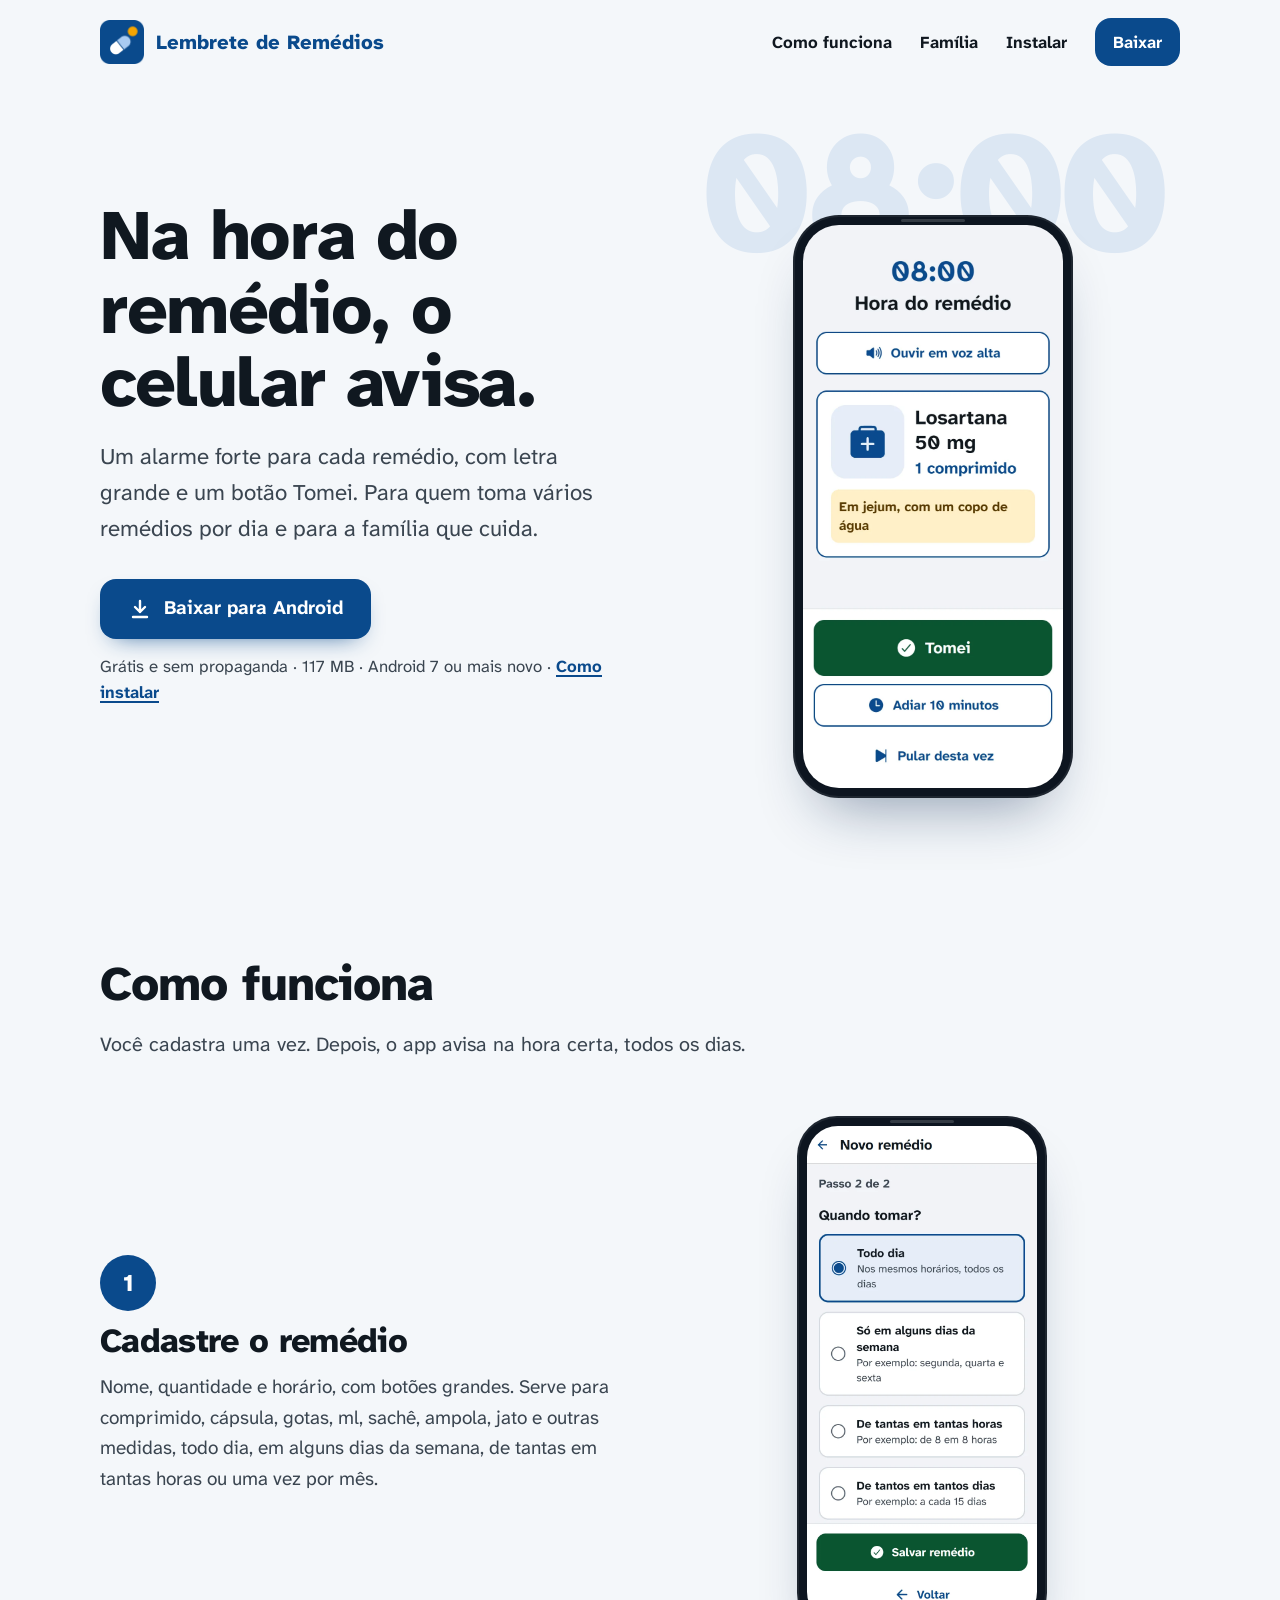
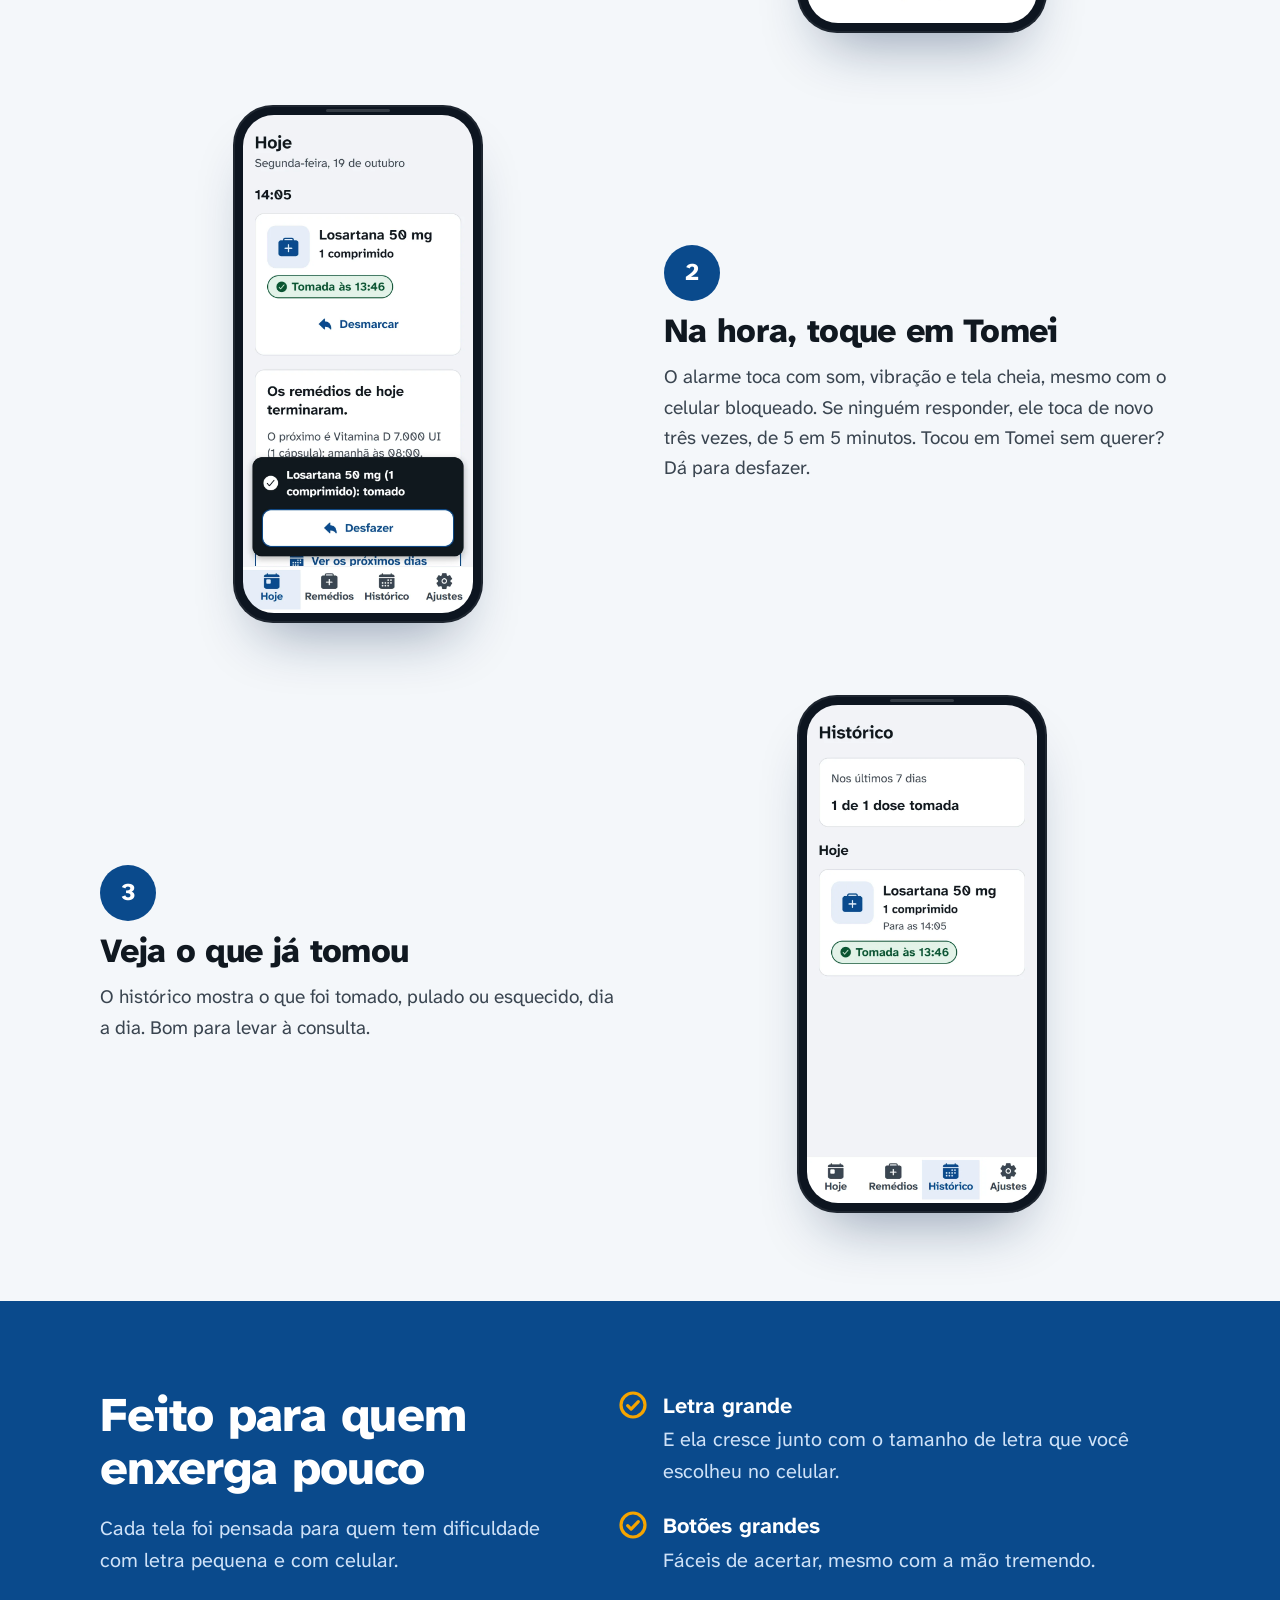
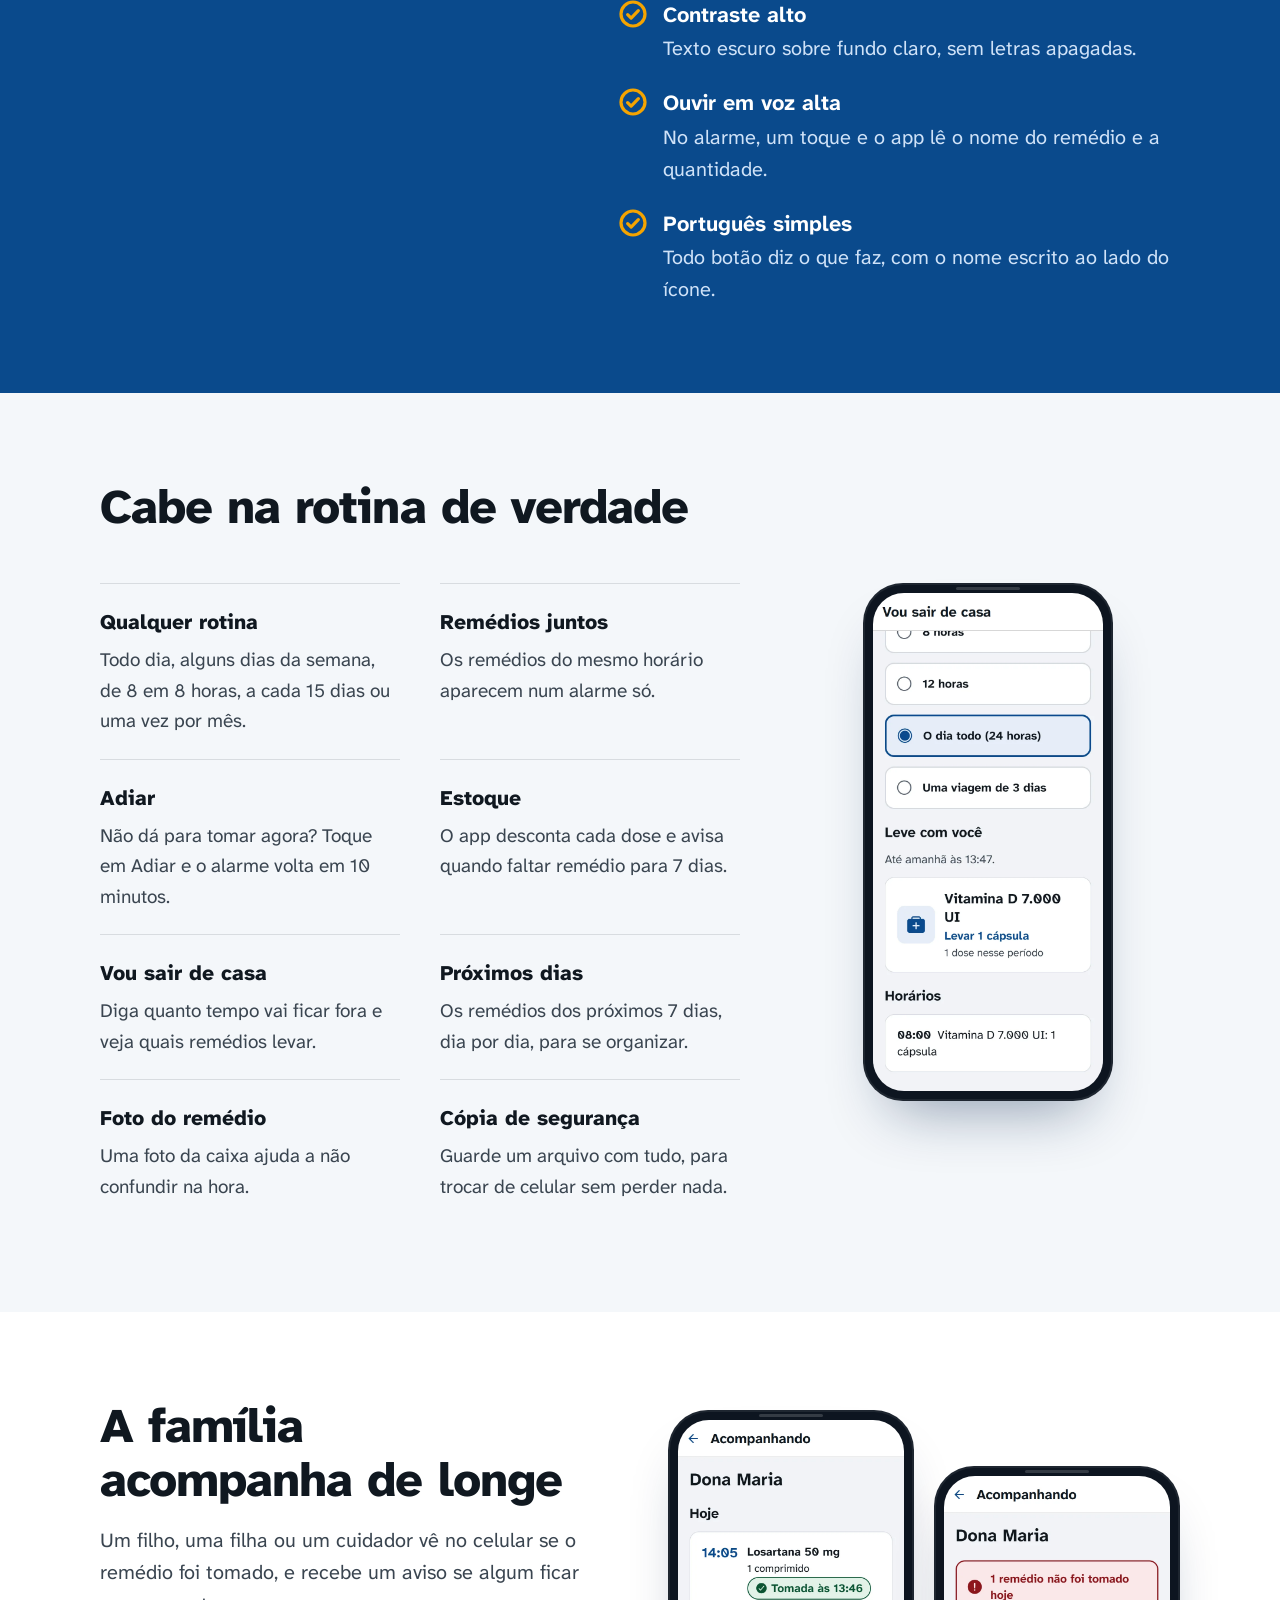
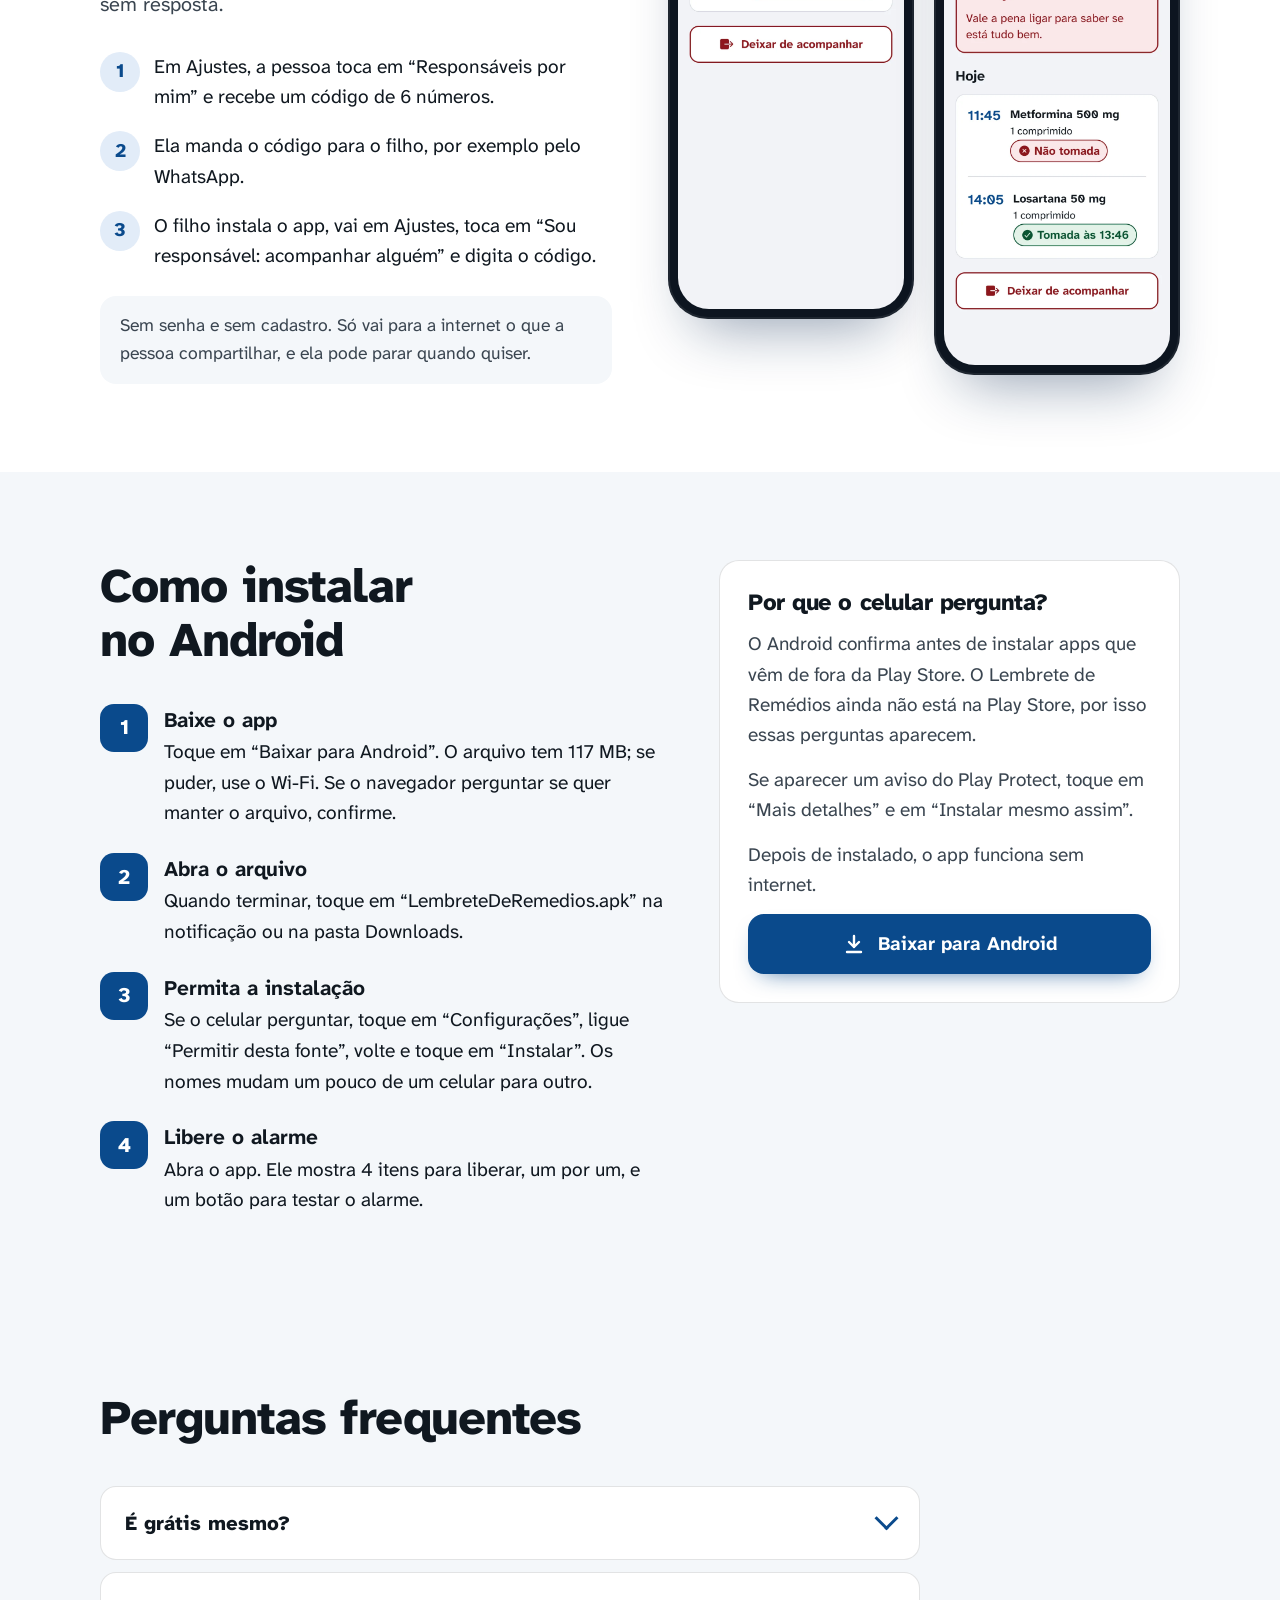
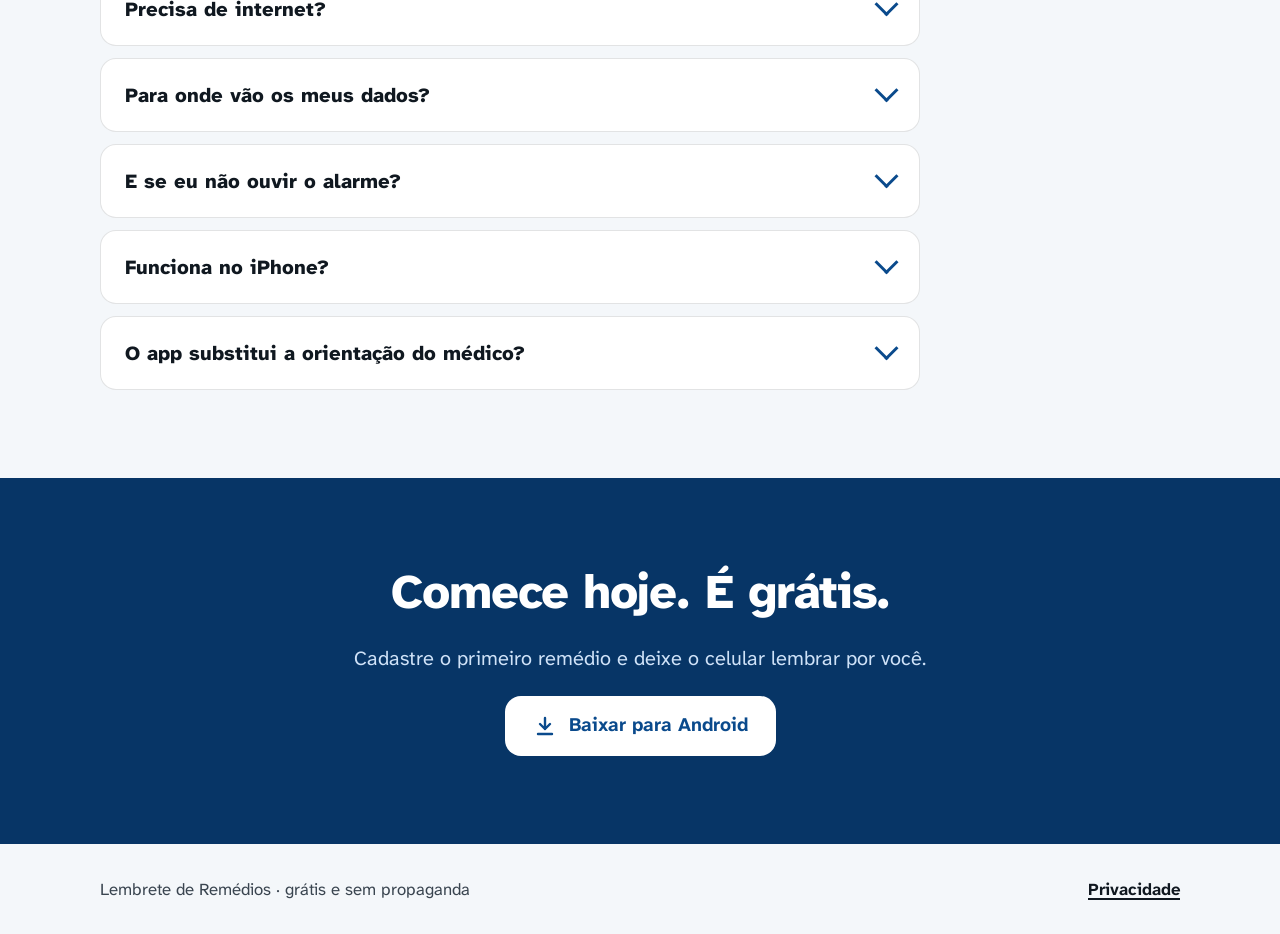
==== index.html @ f66cbd7a "Pagina de download do Lembrete de Remedios" ====
<!doctype html>
<html lang="pt-BR">
<head>
  <meta charset="utf-8">
  <meta name="viewport" content="width=device-width, initial-scale=1, viewport-fit=cover">
  <title>Lembrete de Remédios: alarme de remédio grátis para Android</title>
  <meta name="description" content="Um alarme forte na hora de cada remédio, com letra grande e um botão Tomei. Grátis, sem propaganda e sem limite de remédios. A família pode acompanhar.">
  <link rel="canonical" href="https://typwx.github.io/lembrete-remedios/">
  <meta name="theme-color" content="#0A4A8C">

  <meta property="og:type" content="website">
  <meta property="og:locale" content="pt_BR">
  <meta property="og:site_name" content="Lembrete de Remédios">
  <meta property="og:title" content="Lembrete de Remédios: na hora do remédio, o celular avisa">
  <meta property="og:description" content="Alarme forte, letra grande e um botão Tomei. Grátis e sem propaganda, para Android.">
  <meta property="og:url" content="https://typwx.github.io/lembrete-remedios/">
  <meta property="og:image" content="https://typwx.github.io/lembrete-remedios/og.png">
  <meta property="og:image:width" content="1200">
  <meta property="og:image:height" content="630">
  <meta property="og:image:alt" content="O app Lembrete de Remédios mostrando o alarme das 8 horas">
  <meta name="twitter:card" content="summary_large_image">

  <link rel="icon" type="image/png" href="favicon.png">
  <link rel="apple-touch-icon" href="apple-touch-icon.png">
  <link rel="preconnect" href="https://fonts.googleapis.com">
  <link rel="preconnect" href="https://fonts.gstatic.com" crossorigin>
  <link rel="stylesheet" href="https://fonts.googleapis.com/css2?family=Atkinson+Hyperlegible+Next:wght@400;700;800&display=swap">
  <link rel="stylesheet" href="estilo.css">

  <script type="application/ld+json">
  {
    "@context": "https://schema.org",
    "@type": "SoftwareApplication",
    "name": "Lembrete de Remédios",
    "description": "Alarme forte na hora de cada remédio, com letra grande, botão Tomei, histórico, estoque e acompanhamento pela família.",
    "operatingSystem": "Android 7.0 ou mais novo",
    "applicationCategory": "HealthApplication",
    "inLanguage": "pt-BR",
    "softwareVersion": "1.1.0",
    "fileSize": "117MB",
    "downloadUrl": "https://github.com/TypwX/lembrete-remedios/releases/latest/download/LembreteDeRemedios.apk",
    "image": "https://typwx.github.io/lembrete-remedios/icone.png",
    "offers": { "@type": "Offer", "price": "0", "priceCurrency": "BRL" }
  }
  </script>
</head>
<body>
  <a class="pular" href="#conteudo">Pular para o conteúdo</a>

  <header class="topo">
    <div class="largura">
      <a class="marca" href="./" aria-label="Lembrete de Remédios, início">
        <img src="icone-192.png" alt="Ícone do app" width="44" height="44">
        <span>Lembrete de Remédios</span>
      </a>
      <nav aria-label="Principal">
        <a href="#como-funciona">Como funciona</a>
        <a href="#familia">Família</a>
        <a href="#instalar">Instalar</a>
        <a class="botao pequeno" href="https://github.com/TypwX/lembrete-remedios/releases/latest/download/LembreteDeRemedios.apk">Baixar</a>
      </nav>
    </div>
  </header>

  <main id="conteudo">
    <section class="abertura" aria-labelledby="titulo">
      <div class="largura">
        <div>
          <h1 id="titulo">Na hora do remédio, o celular avisa.</h1>
          <p class="resumo">Um alarme forte para cada remédio, com letra grande e um botão Tomei. Para quem toma vários remédios por dia e para a família que cuida.</p>
          <div class="acao">
            <a class="botao" href="https://github.com/TypwX/lembrete-remedios/releases/latest/download/LembreteDeRemedios.apk">
              <svg viewBox="0 0 24 24" fill="none" stroke="currentColor" stroke-width="2.4" stroke-linecap="round" stroke-linejoin="round" aria-hidden="true"><path d="M12 4v11M7 10l5 5 5-5M5 20h14"/></svg>
              Baixar para Android
            </a>
            <p class="detalhes">Grátis e sem propaganda · 117 MB · Android 7 ou mais novo · <a href="#instalar">Como instalar</a></p>
          </div>
        </div>
        <div class="relogio">
          <span class="hora" aria-hidden="true">08:00</span>
          <figure class="celular">
            <img src="telas/alarme-0800.webp" width="390" height="844" fetchpriority="high" alt="Tela do alarme às 8 horas: Losartana 50 mg, 1 comprimido, em jejum, com os botões Tomei e Adiar 10 minutos.">
          </figure>
        </div>
      </div>
    </section>

    <section class="secao" id="como-funciona" aria-labelledby="titulo-como">
      <div class="largura">
        <h2 id="titulo-como">Como funciona</h2>
        <p class="intro">Você cadastra uma vez. Depois, o app avisa na hora certa, todos os dias.</p>
        <ol class="passos">
          <li class="passo">
            <div class="passo-texto">
              <span class="passo-numero" aria-hidden="true">1</span>
              <h3>Cadastre o remédio</h3>
              <p>Nome, quantidade e horário, com botões grandes. Serve para comprimido, cápsula, gotas, ml, sachê, ampola, jato e outras medidas, todo dia, em alguns dias da semana, de tantas em tantas horas ou uma vez por mês.</p>
            </div>
            <figure class="celular medio">
              <img src="telas/frequencias.webp" width="390" height="844" loading="lazy" alt="Cadastro do remédio, pergunta Quando tomar: Todo dia, Só em alguns dias da semana, De tantas em tantas horas ou De tantos em tantos dias.">
            </figure>
          </li>
          <li class="passo">
            <div class="passo-texto">
              <span class="passo-numero" aria-hidden="true">2</span>
              <h3>Na hora, toque em Tomei</h3>
              <p>O alarme toca com som, vibração e tela cheia, mesmo com o celular bloqueado. Se ninguém responder, ele toca de novo três vezes, de 5 em 5 minutos. Tocou em Tomei sem querer? Dá para desfazer.</p>
            </div>
            <figure class="celular medio">
              <img src="telas/tomei.webp" width="390" height="844" loading="lazy" alt="Tela Hoje com a Losartana marcada como tomada às 13:46 e o botão Desfazer.">
            </figure>
          </li>
          <li class="passo">
            <div class="passo-texto">
              <span class="passo-numero" aria-hidden="true">3</span>
              <h3>Veja o que já tomou</h3>
              <p>O histórico mostra o que foi tomado, pulado ou esquecido, dia a dia. Bom para levar à consulta.</p>
            </div>
            <figure class="celular medio">
              <img src="telas/historico.webp" width="390" height="844" loading="lazy" alt="Tela Histórico: nos últimos 7 dias, 1 de 1 dose tomada.">
            </figure>
          </li>
        </ol>
      </div>
    </section>

    <section class="secao faixa" aria-labelledby="titulo-visao">
      <div class="largura">
        <div>
          <h2 id="titulo-visao">Feito para quem enxerga pouco</h2>
          <p class="intro">Cada tela foi pensada para quem tem dificuldade com letra pequena e com celular.</p>
        </div>
        <ul class="fatos">
          <li><svg viewBox="0 0 24 24" fill="none" stroke="currentColor" stroke-width="2.4" stroke-linecap="round" stroke-linejoin="round" aria-hidden="true"><circle cx="12" cy="12" r="9"/><path d="M8 12.5l2.6 2.6L16 9.5"/></svg><p><strong>Letra grande</strong><span>E ela cresce junto com o tamanho de letra que você escolheu no celular.</span></p></li>
          <li><svg viewBox="0 0 24 24" fill="none" stroke="currentColor" stroke-width="2.4" stroke-linecap="round" stroke-linejoin="round" aria-hidden="true"><circle cx="12" cy="12" r="9"/><path d="M8 12.5l2.6 2.6L16 9.5"/></svg><p><strong>Botões grandes</strong><span>Fáceis de acertar, mesmo com a mão tremendo.</span></p></li>
          <li><svg viewBox="0 0 24 24" fill="none" stroke="currentColor" stroke-width="2.4" stroke-linecap="round" stroke-linejoin="round" aria-hidden="true"><circle cx="12" cy="12" r="9"/><path d="M8 12.5l2.6 2.6L16 9.5"/></svg><p><strong>Contraste alto</strong><span>Texto escuro sobre fundo claro, sem letras apagadas.</span></p></li>
          <li><svg viewBox="0 0 24 24" fill="none" stroke="currentColor" stroke-width="2.4" stroke-linecap="round" stroke-linejoin="round" aria-hidden="true"><circle cx="12" cy="12" r="9"/><path d="M8 12.5l2.6 2.6L16 9.5"/></svg><p><strong>Ouvir em voz alta</strong><span>No alarme, um toque e o app lê o nome do remédio e a quantidade.</span></p></li>
          <li><svg viewBox="0 0 24 24" fill="none" stroke="currentColor" stroke-width="2.4" stroke-linecap="round" stroke-linejoin="round" aria-hidden="true"><circle cx="12" cy="12" r="9"/><path d="M8 12.5l2.6 2.6L16 9.5"/></svg><p><strong>Português simples</strong><span>Todo botão diz o que faz, com o nome escrito ao lado do ícone.</span></p></li>
        </ul>
      </div>
    </section>

    <section class="secao" id="recursos" aria-labelledby="titulo-recursos">
      <div class="largura">
        <h2 id="titulo-recursos">Cabe na rotina de verdade</h2>
        <div class="recursos">
          <dl>
            <div><dt>Qualquer rotina</dt><dd>Todo dia, alguns dias da semana, de 8 em 8 horas, a cada 15 dias ou uma vez por mês.</dd></div>
            <div><dt>Remédios juntos</dt><dd>Os remédios do mesmo horário aparecem num alarme só.</dd></div>
            <div><dt>Adiar</dt><dd>Não dá para tomar agora? Toque em Adiar e o alarme volta em 10 minutos.</dd></div>
            <div><dt>Estoque</dt><dd>O app desconta cada dose e avisa quando faltar remédio para 7 dias.</dd></div>
            <div><dt>Vou sair de casa</dt><dd>Diga quanto tempo vai ficar fora e veja quais remédios levar.</dd></div>
            <div><dt>Próximos dias</dt><dd>Os remédios dos próximos 7 dias, dia por dia, para se organizar.</dd></div>
            <div><dt>Foto do remédio</dt><dd>Uma foto da caixa ajuda a não confundir na hora.</dd></div>
            <div><dt>Cópia de segurança</dt><dd>Guarde um arquivo com tudo, para trocar de celular sem perder nada.</dd></div>
          </dl>
          <figure class="celular medio">
            <img src="telas/vou-sair.webp" width="390" height="844" loading="lazy" alt="Tela Vou sair de casa: para o dia todo, levar 1 cápsula de Vitamina D.">
          </figure>
        </div>
      </div>
    </section>

    <section class="secao familia" id="familia" aria-labelledby="titulo-familia">
      <div class="largura">
        <div>
          <h2 id="titulo-familia">A família acompanha de longe</h2>
          <p class="intro">Um filho, uma filha ou um cuidador vê no celular se o remédio foi tomado, e recebe um aviso se algum ficar sem resposta.</p>
          <ol class="etapas">
            <li>Em Ajustes, a pessoa toca em “Responsáveis por mim” e recebe um código de 6 números.</li>
            <li>Ela manda o código para o filho, por exemplo pelo WhatsApp.</li>
            <li>O filho instala o app, vai em Ajustes, toca em “Sou responsável: acompanhar alguém” e digita o código.</li>
          </ol>
          <p class="nota">Sem senha e sem cadastro. Só vai para a internet o que a pessoa compartilhar, e ela pode parar quando quiser.</p>
        </div>
        <div class="dupla">
          <figure class="celular medio">
            <img src="telas/joao-acompanha.webp" width="390" height="844" loading="lazy" alt="Celular do filho, tela Acompanhando: Dona Maria tomou a Losartana 50 mg às 13:46.">
          </figure>
          <figure class="celular medio">
            <img src="telas/joao-alerta.webp" width="390" height="844" loading="lazy" alt="Celular do filho com o aviso: 1 remédio não foi tomado hoje. Vale a pena ligar para saber se está tudo bem.">
          </figure>
        </div>
      </div>
    </section>

    <section class="secao instalar" id="instalar" aria-labelledby="titulo-instalar">
      <div class="largura">
        <div>
          <h2 id="titulo-instalar">Como instalar no Android</h2>
          <ol class="instrucoes">
            <li><p><strong>Baixe o app</strong>Toque em “Baixar para Android”. O arquivo tem 117 MB; se puder, use o Wi-Fi. Se o navegador perguntar se quer manter o arquivo, confirme.</p></li>
            <li><p><strong>Abra o arquivo</strong>Quando terminar, toque em “LembreteDeRemedios.apk” na notificação ou na pasta Downloads.</p></li>
            <li><p><strong>Permita a instalação</strong>Se o celular perguntar, toque em “Configurações”, ligue “Permitir desta fonte”, volte e toque em “Instalar”. Os nomes mudam um pouco de um celular para outro.</p></li>
            <li><p><strong>Libere o alarme</strong>Abra o app. Ele mostra 4 itens para liberar, um por um, e um botão para testar o alarme.</p></li>
          </ol>
        </div>
        <aside class="aviso-instalar" aria-labelledby="titulo-aviso">
          <h3 id="titulo-aviso">Por que o celular pergunta?</h3>
          <p>O Android confirma antes de instalar apps que vêm de fora da Play Store. O Lembrete de Remédios ainda não está na Play Store, por isso essas perguntas aparecem.</p>
          <p>Se aparecer um aviso do Play Protect, toque em “Mais detalhes” e em “Instalar mesmo assim”.</p>
          <p>Depois de instalado, o app funciona sem internet.</p>
          <a class="botao" href="https://github.com/TypwX/lembrete-remedios/releases/latest/download/LembreteDeRemedios.apk">
            <svg viewBox="0 0 24 24" fill="none" stroke="currentColor" stroke-width="2.4" stroke-linecap="round" stroke-linejoin="round" aria-hidden="true"><path d="M12 4v11M7 10l5 5 5-5M5 20h14"/></svg>
            Baixar para Android
          </a>
        </aside>
      </div>
    </section>

    <section class="secao" id="perguntas" aria-labelledby="titulo-perguntas">
      <div class="largura">
        <h2 id="titulo-perguntas">Perguntas frequentes</h2>
        <div class="perguntas">
          <details>
            <summary>É grátis mesmo?</summary>
            <p>Sim. Não tem versão paga, não tem propaganda e não tem limite de remédios.</p>
          </details>
          <details>
            <summary>Precisa de internet?</summary>
            <p>Não. O alarme e tudo o que você cadastra funcionam sem internet. A internet só é usada se você convidar alguém da família para acompanhar.</p>
          </details>
          <details>
            <summary>Para onde vão os meus dados?</summary>
            <p>Ficam no seu celular. Se você convidar um responsável, o seu nome, o nome dos remédios, a quantidade, os horários e se você tomou vão para um servidor do Google, só para quem você convidou ver. Fotos e observações não saem do celular. Leia a <a href="privacidade.html">política de privacidade</a>.</p>
          </details>
          <details>
            <summary>E se eu não ouvir o alarme?</summary>
            <p>Ele toca de novo três vezes, de 5 em 5 minutos. Se ninguém responder, a dose fica marcada como não tomada e, se você tiver um responsável, ele recebe um aviso no celular dele.</p>
          </details>
          <details>
            <summary>Funciona no iPhone?</summary>
            <p>Ainda não. Por enquanto, só no Android 7 ou mais novo.</p>
          </details>
          <details>
            <summary>O app substitui a orientação do médico?</summary>
            <p>Não. Ele só lembra o que você cadastrou. Siga sempre a receita e, em caso de dúvida, fale com o médico ou o farmacêutico.</p>
          </details>
        </div>
      </div>
    </section>

    <section class="secao fecho" aria-labelledby="titulo-fecho">
      <div class="largura">
        <h2 id="titulo-fecho">Comece hoje. É grátis.</h2>
        <p>Cadastre o primeiro remédio e deixe o celular lembrar por você.</p>
        <a class="botao" href="https://github.com/TypwX/lembrete-remedios/releases/latest/download/LembreteDeRemedios.apk">
          <svg viewBox="0 0 24 24" fill="none" stroke="currentColor" stroke-width="2.4" stroke-linecap="round" stroke-linejoin="round" aria-hidden="true"><path d="M12 4v11M7 10l5 5 5-5M5 20h14"/></svg>
          Baixar para Android
        </a>
      </div>
    </section>
  </main>

  <footer class="rodape">
    <div class="largura">
      <span>Lembrete de Remédios · grátis e sem propaganda</span>
      <a href="privacidade.html">Privacidade</a>
    </div>
  </footer>
</body>
</html>
---- estilo.css ----
/* Lembrete de Remédios: página de download.
   Mesmo mundo visual do app: azul do app, fonte Atkinson Hyperlegible (feita para
   quem enxerga pouco), fundo gelo e contraste alto. Uma única ousadia: a hora do
   alarme gigante atrás do celular na abertura. */

:root {
  --gelo: #F4F7FA;
  --branco: #FFFFFF;
  --tinta: #101820;
  --tinta-suave: #3A4550;
  --azul: #0A4A8C;
  --azul-escuro: #073566;
  --azul-claro: #E2ECF8;
  --azul-numero: #DCE7F3;
  --verde: #0A5530;
  --ambar: #F5A400;
  --borda: rgba(16, 24, 32, 0.12);
  --sombra-celular: 0 34px 60px -28px rgba(10, 40, 80, 0.45);
  --raio: 16px;
  --fonte: "Atkinson Hyperlegible Next", "Atkinson Hyperlegible", system-ui, -apple-system, "Segoe UI", Roboto, sans-serif;
  --ease-out: cubic-bezier(0.23, 1, 0.32, 1);
  color-scheme: light;
}

* { box-sizing: border-box; }
html { scroll-behavior: smooth; -webkit-text-size-adjust: 100%; }
body {
  margin: 0;
  background: var(--gelo);
  color: var(--tinta);
  font-family: var(--fonte);
  font-size: 1.1875rem;
  line-height: 1.6;
  overflow-wrap: break-word;
}
h1, h2, h3, p, ol, ul, dl, dd, figure { margin: 0; }
h1, h2, h3 { text-wrap: balance; line-height: 1.12; letter-spacing: -0.02em; }
img { max-width: 100%; height: auto; display: block; }
a { color: var(--azul); text-underline-offset: 0.2em; text-decoration-thickness: 2px; }
::selection { background: var(--azul); color: var(--branco); }
:focus-visible { outline: 3px solid var(--ambar); outline-offset: 3px; border-radius: 6px; }

.largura {
  width: 100%;
  max-width: 1120px;
  margin-inline: auto;
  padding-left: max(20px, env(safe-area-inset-left, 0px));
  padding-right: max(20px, env(safe-area-inset-right, 0px));
}

.pular {
  position: absolute; left: 12px; top: -60px; z-index: 10;
  background: var(--tinta); color: var(--branco); padding: 10px 16px; border-radius: 10px; font-weight: 700;
}
.pular:focus { top: 12px; }

/* ── Topo ── */
.topo { padding-block: 18px; }
.topo .largura { display: flex; align-items: center; justify-content: space-between; gap: 16px; }
.marca { display: inline-flex; align-items: center; gap: 12px; color: var(--azul); font-weight: 800; font-size: 1.25rem; text-decoration: none; }
.marca img { width: 44px; height: 44px; }
.topo nav { display: flex; align-items: center; gap: 28px; }
.topo nav a:not(.botao) { color: var(--tinta); font-weight: 700; text-decoration: none; font-size: 1.05rem; }

/* ── Botões ── */
.botao {
  display: inline-flex; align-items: center; justify-content: center; gap: 12px;
  min-height: 60px; padding: 0 28px; border-radius: var(--raio);
  background: var(--azul); color: var(--branco); font-weight: 700; font-size: 1.2rem; text-decoration: none;
  box-shadow: 0 10px 24px -14px rgba(10, 74, 140, 0.9);
  transition: transform 160ms var(--ease-out), background-color 160ms ease;
}
.botao:active { transform: scale(0.97); }
.botao svg { width: 24px; height: 24px; flex: none; }
.botao.pequeno { min-height: 48px; padding: 0 18px; font-size: 1.05rem; box-shadow: none; }
@media (hover: hover) and (pointer: fine) {
  .botao:hover { background: var(--azul-escuro); }
  .topo nav a:not(.botao):hover { color: var(--azul); }
}

/* ── Abertura ── */
.abertura { padding-block: 24px 72px; overflow: hidden; }
.abertura .largura { display: grid; grid-template-columns: minmax(0, 1.05fr) minmax(0, 0.95fr); align-items: center; gap: 40px; }
.abertura h1 { font-size: clamp(2.6rem, 6vw, 4.4rem); font-weight: 800; line-height: 1.04; max-width: 13ch; }
.abertura .resumo { margin-top: 20px; font-size: clamp(1.2rem, 1.9vw, 1.4rem); color: var(--tinta-suave); max-width: 34ch; }
.acao { margin-top: 32px; display: grid; justify-items: start; gap: 14px; }
.acao .detalhes { color: var(--tinta-suave); font-size: 1.05rem; }
.acao .detalhes a { font-weight: 700; }

/* A hora fica acima do celular, que cobre só a parte de baixo dos números. */
.relogio {
  --hora: clamp(7rem, 13.5vw, 11.5rem);
  position: relative; display: grid; justify-items: center;
  padding-top: calc(var(--hora) * 0.62);
}
.relogio .hora {
  position: absolute; top: 0; left: 50%; transform: translateX(-50%);
  font-weight: 800; font-size: var(--hora); letter-spacing: -0.03em; line-height: 1;
  color: var(--azul-numero); white-space: nowrap; user-select: none;
  font-variant-numeric: tabular-nums;
}
.celular {
  position: relative; width: min(280px, 76vw); padding: 10px; border-radius: 46px; background: #0D1520;
  box-shadow: var(--sombra-celular), inset 0 0 0 2px rgba(255, 255, 255, 0.07);
}
.celular::before { content: ""; position: absolute; top: 4px; left: 50%; width: 64px; height: 3px; margin-left: -32px; border-radius: 2px; background: rgba(255, 255, 255, 0.16); }
.celular img { width: 100%; border-radius: 36px; aspect-ratio: 390 / 844; object-fit: cover; }
.celular.medio { width: min(250px, 64vw); border-radius: 40px; }
.celular.medio img { border-radius: 31px; }

/* O momento da página: o celular "toca" uma vez ao abrir. */
.abertura .celular { animation: tocar 0.62s linear 0.9s 2 both; }
.abertura .celular::after {
  content: ""; position: absolute; inset: -2px; border-radius: 48px; pointer-events: none;
  box-shadow: 0 0 0 0 rgba(245, 164, 0, 0.55);
  animation: aro 1.5s var(--ease-out) 0.9s 2 both;
}
@keyframes tocar {
  0%, 100% { transform: none; }
  15% { transform: translateX(-6px) rotate(-1deg); }
  35% { transform: translateX(6px) rotate(1deg); }
  55% { transform: translateX(-5px) rotate(-0.6deg); }
  75% { transform: translateX(5px) rotate(0.6deg); }
}
@keyframes aro {
  from { box-shadow: 0 0 0 0 rgba(245, 164, 0, 0.55); }
  to { box-shadow: 0 0 0 28px rgba(245, 164, 0, 0); }
}

/* ── Seções ── */
.secao { padding-block: 88px; }
.secao h2 { font-size: clamp(2rem, 4.2vw, 3rem); font-weight: 800; max-width: 20ch; }
.secao .intro { margin-top: 16px; color: var(--tinta-suave); font-size: 1.25rem; max-width: 52ch; }

/* Como funciona: passos alternados com a tela real de cada um */
.passos { list-style: none; padding: 0; margin-top: 56px; display: grid; gap: 72px; }
.passo { display: grid; grid-template-columns: 1fr 1fr; align-items: center; gap: 48px; }
.passo:nth-child(even) .passo-texto { order: 2; }
.passo-texto { display: grid; gap: 12px; max-width: 34rem; }
.passo-numero {
  width: 56px; height: 56px; border-radius: 50%; display: grid; place-items: center;
  background: var(--azul); color: var(--branco); font-weight: 800; font-size: 1.5rem;
}
.passo h3 { font-size: clamp(1.6rem, 3vw, 2.1rem); font-weight: 800; }
.passo p { color: var(--tinta-suave); }
.passo figure { justify-self: center; }

/* Faixa azul: acessibilidade */
.faixa { background: var(--azul); color: var(--branco); }
.faixa h2 { color: var(--branco); }
.faixa .intro { color: #CFE2F8; }
.faixa .largura { display: grid; grid-template-columns: minmax(0, 0.9fr) minmax(0, 1.1fr); gap: 56px; align-items: start; }
.fatos { list-style: none; padding: 0; display: grid; gap: 22px; }
.fatos li { display: grid; grid-template-columns: 32px minmax(0, 1fr); gap: 14px; align-items: start; font-size: 1.25rem; }
.fatos svg { width: 32px; height: 32px; color: var(--ambar); }
.fatos strong { display: block; font-size: 1.35rem; }
.fatos span { color: #CFE2F8; }

/* Recursos: lista em duas colunas, sem cartões */
.recursos { display: grid; grid-template-columns: minmax(0, 1.25fr) minmax(0, 0.75fr); gap: 56px; align-items: start; margin-top: 48px; }
.recursos dl { display: grid; grid-template-columns: 1fr 1fr; gap: 0 40px; }
.recursos dl div { padding-block: 22px; border-top: 1px solid var(--borda); }
.recursos dt { font-weight: 800; font-size: 1.3rem; }
.recursos dd { margin-top: 6px; color: var(--tinta-suave); }
.recursos figure { justify-self: center; position: sticky; top: 24px; }

/* Família: fundo branco, dois celulares */
.familia { background: var(--branco); }
.familia .largura { display: grid; grid-template-columns: minmax(0, 1fr) minmax(0, 1fr); gap: 56px; align-items: center; }
.etapas { list-style: none; padding: 0; margin-top: 32px; display: grid; gap: 18px; counter-reset: etapa; }
.etapas li { counter-increment: etapa; display: grid; grid-template-columns: 40px minmax(0, 1fr); gap: 14px; font-size: 1.2rem; }
.etapas li::before {
  content: counter(etapa); width: 40px; height: 40px; border-radius: 50%; display: grid; place-items: center;
  background: var(--azul-claro); color: var(--azul); font-weight: 800;
}
.nota { margin-top: 24px; padding: 16px 20px; border-radius: var(--raio); background: var(--gelo); color: var(--tinta-suave); font-size: 1.1rem; }
.dupla { display: flex; justify-content: center; align-items: flex-start; gap: 20px; }
.dupla .celular:last-child { margin-top: 56px; }

/* Instalar */
.instalar .largura { display: grid; grid-template-columns: minmax(0, 1.1fr) minmax(0, 0.9fr); gap: 56px; align-items: start; }
.instrucoes { list-style: none; padding: 0; margin-top: 36px; display: grid; gap: 24px; counter-reset: passo; }
.instrucoes li { counter-increment: passo; display: grid; grid-template-columns: 48px minmax(0, 1fr); gap: 16px; font-size: 1.2rem; }
.instrucoes li::before {
  content: counter(passo); width: 48px; height: 48px; border-radius: 14px; display: grid; place-items: center;
  background: var(--azul); color: var(--branco); font-weight: 800; font-size: 1.3rem;
}
.instrucoes strong { display: block; font-size: 1.3rem; }
.aviso-instalar {
  background: var(--branco); border: 1px solid var(--borda); border-radius: 20px; padding: 28px; display: grid; gap: 14px;
}
.aviso-instalar h3 { font-size: 1.45rem; font-weight: 800; }
.aviso-instalar p { color: var(--tinta-suave); }

/* Perguntas */
.perguntas { margin-top: 40px; display: grid; gap: 12px; max-width: 820px; }
.perguntas details { background: var(--branco); border: 1px solid var(--borda); border-radius: var(--raio); }
.perguntas summary {
  list-style: none; cursor: pointer; padding: 20px 24px; font-weight: 800; font-size: 1.25rem;
  display: flex; justify-content: space-between; align-items: center; gap: 16px; min-height: 64px;
}
.perguntas summary::-webkit-details-marker { display: none; }
.perguntas summary::after {
  content: ""; flex: none; width: 14px; height: 14px; border-right: 3px solid var(--azul); border-bottom: 3px solid var(--azul);
  transform: rotate(45deg) translate(-3px, -3px); transition: transform 200ms var(--ease-out);
}
.perguntas details[open] summary::after { transform: rotate(225deg) translate(-3px, -3px); }
.perguntas details p { padding: 0 24px 22px; color: var(--tinta-suave); max-width: 64ch; }

/* Fecho */
.fecho { background: var(--azul-escuro); color: var(--branco); text-align: center; }
.fecho .largura { display: grid; justify-items: center; gap: 22px; }
.fecho h2 { color: var(--branco); max-width: 18ch; }
.fecho p { color: #CFE2F8; font-size: 1.25rem; }
.fecho .botao { background: var(--branco); color: var(--azul); box-shadow: none; }
@media (hover: hover) and (pointer: fine) { .fecho .botao:hover { background: var(--azul-claro); } }

/* Rodapé */
.rodape { padding-block: 32px; color: var(--tinta-suave); font-size: 1.05rem; }
.rodape .largura { display: flex; flex-wrap: wrap; justify-content: space-between; align-items: center; gap: 12px 28px; }
.rodape a { color: var(--tinta); font-weight: 700; }

/* Privacidade */
.texto-longo { max-width: 760px; padding-block: 32px 80px; }
.texto-longo h1 { font-size: clamp(2.2rem, 5vw, 3.2rem); font-weight: 800; }
.texto-longo .data { margin-top: 10px; color: var(--tinta-suave); }
.texto-longo h2 { font-size: 1.6rem; font-weight: 800; margin-top: 44px; }
.texto-longo p, .texto-longo ul { margin-top: 14px; }
.texto-longo li { margin-top: 8px; }
.texto-longo li::marker { color: var(--azul); }

/* ── Celular e tablet ── */
@media (max-width: 900px) {
  .topo nav a:not(.botao) { display: none; }
  .abertura { padding-block: 8px 48px; }
  .abertura .largura, .faixa .largura, .familia .largura, .instalar .largura { grid-template-columns: minmax(0, 1fr); gap: 40px; }
  .relogio { --hora: clamp(5.5rem, 25vw, 9rem); }
  .secao { padding-block: 64px; }
  .passos { gap: 56px; margin-top: 40px; }
  .passo { grid-template-columns: minmax(0, 1fr); gap: 24px; }
  .passo:nth-child(even) .passo-texto { order: 0; }
  .recursos { grid-template-columns: minmax(0, 1fr); gap: 32px; }
  .recursos figure { position: static; }
  .dupla .celular:last-child { margin-top: 40px; }
}
@media (max-width: 560px) {
  .acao, .acao .botao { width: 100%; }
  .recursos dl { grid-template-columns: minmax(0, 1fr); }
  .dupla { gap: 12px; }
  .dupla .celular.medio { width: 46vw; padding: 7px; border-radius: 30px; }
  .dupla .celular.medio img { border-radius: 24px; }
  .marca span { font-size: 1.1rem; }
}

@media (prefers-reduced-motion: reduce) {
  html { scroll-behavior: auto; }
  .abertura .celular, .abertura .celular::after { animation: none; }
}
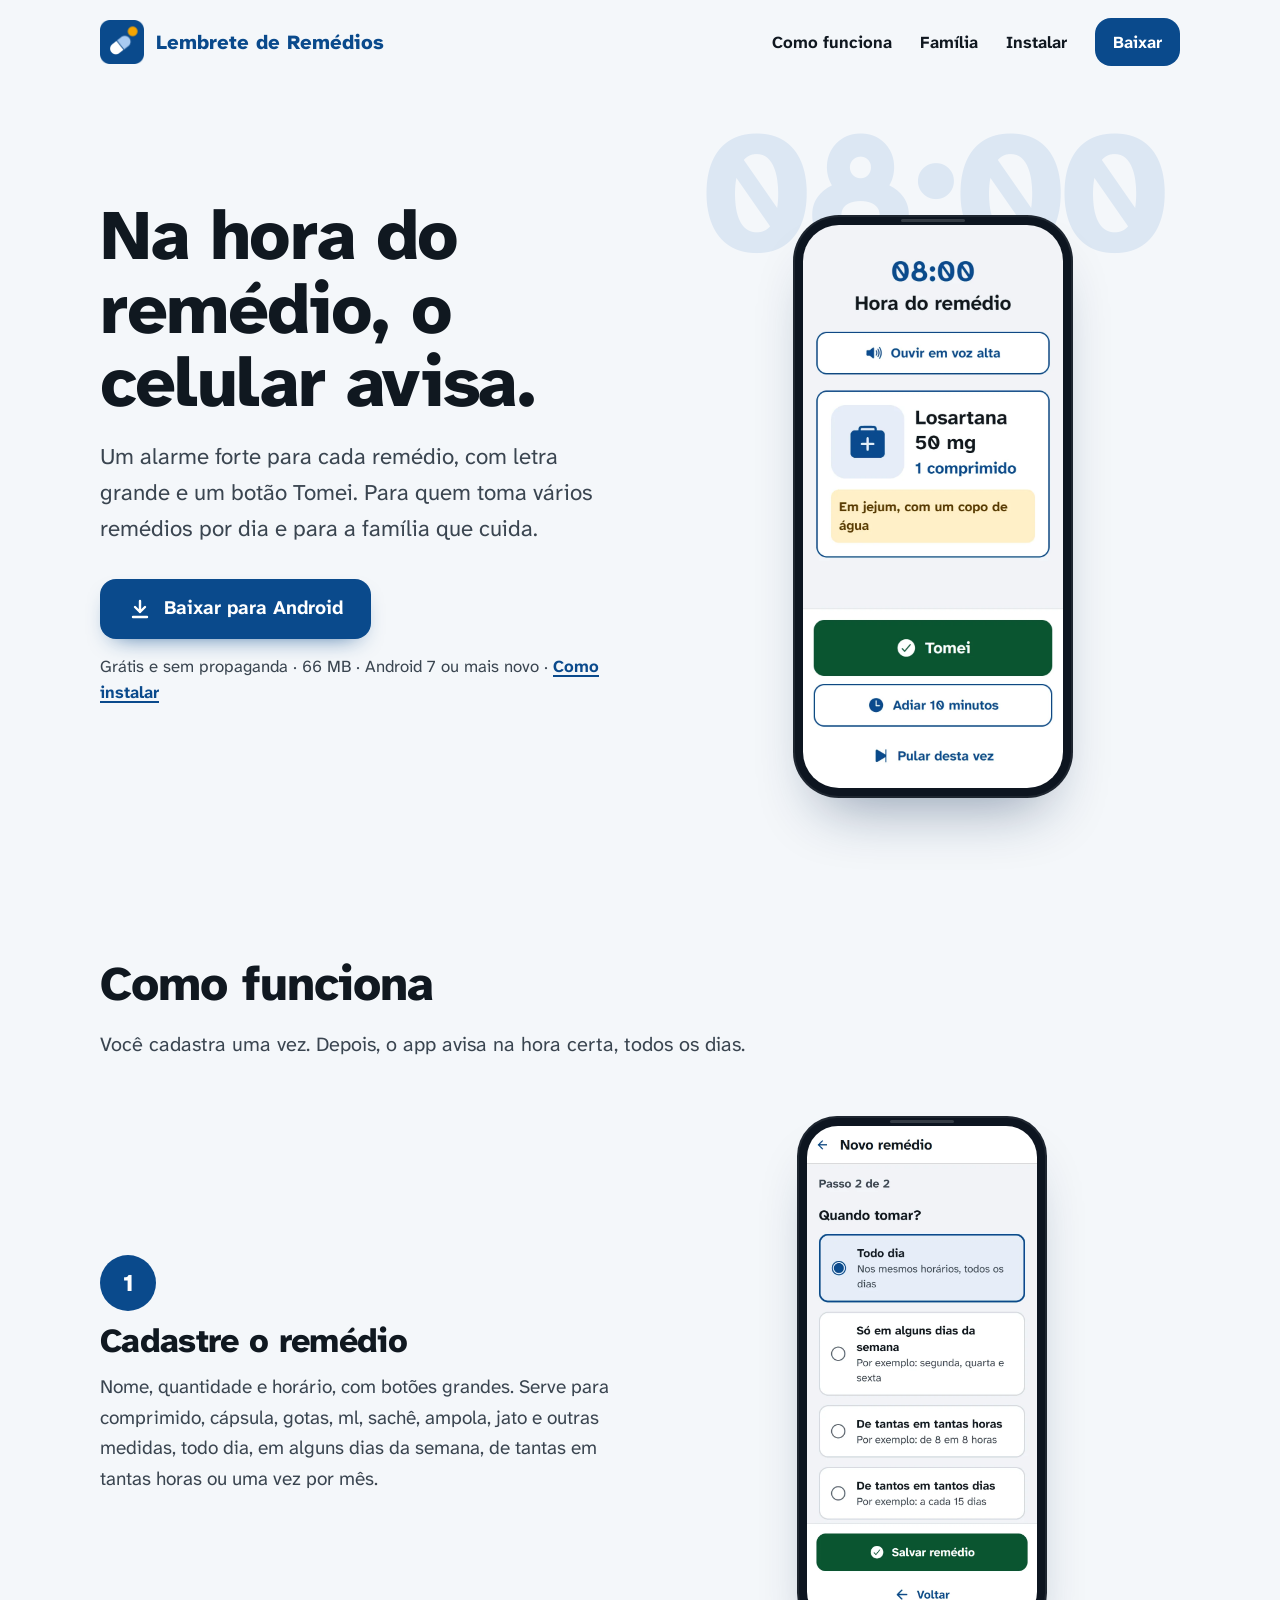
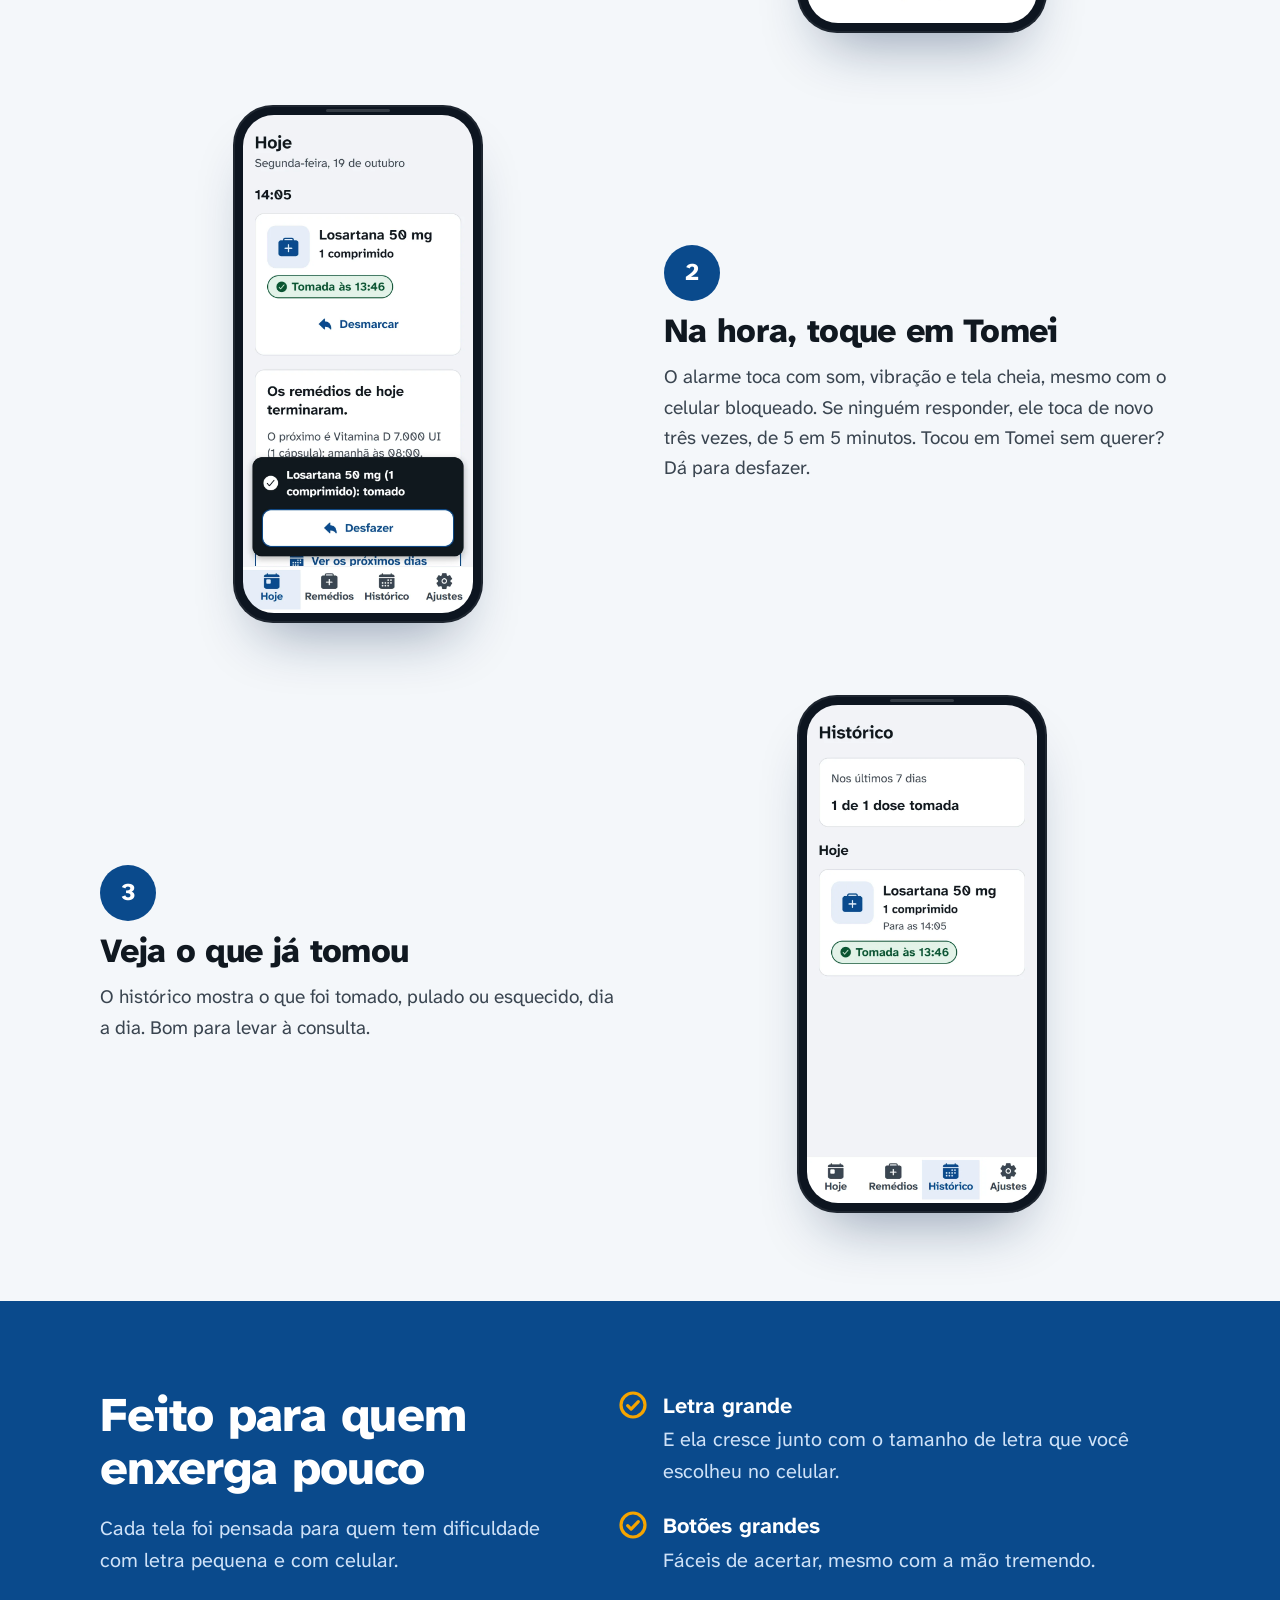
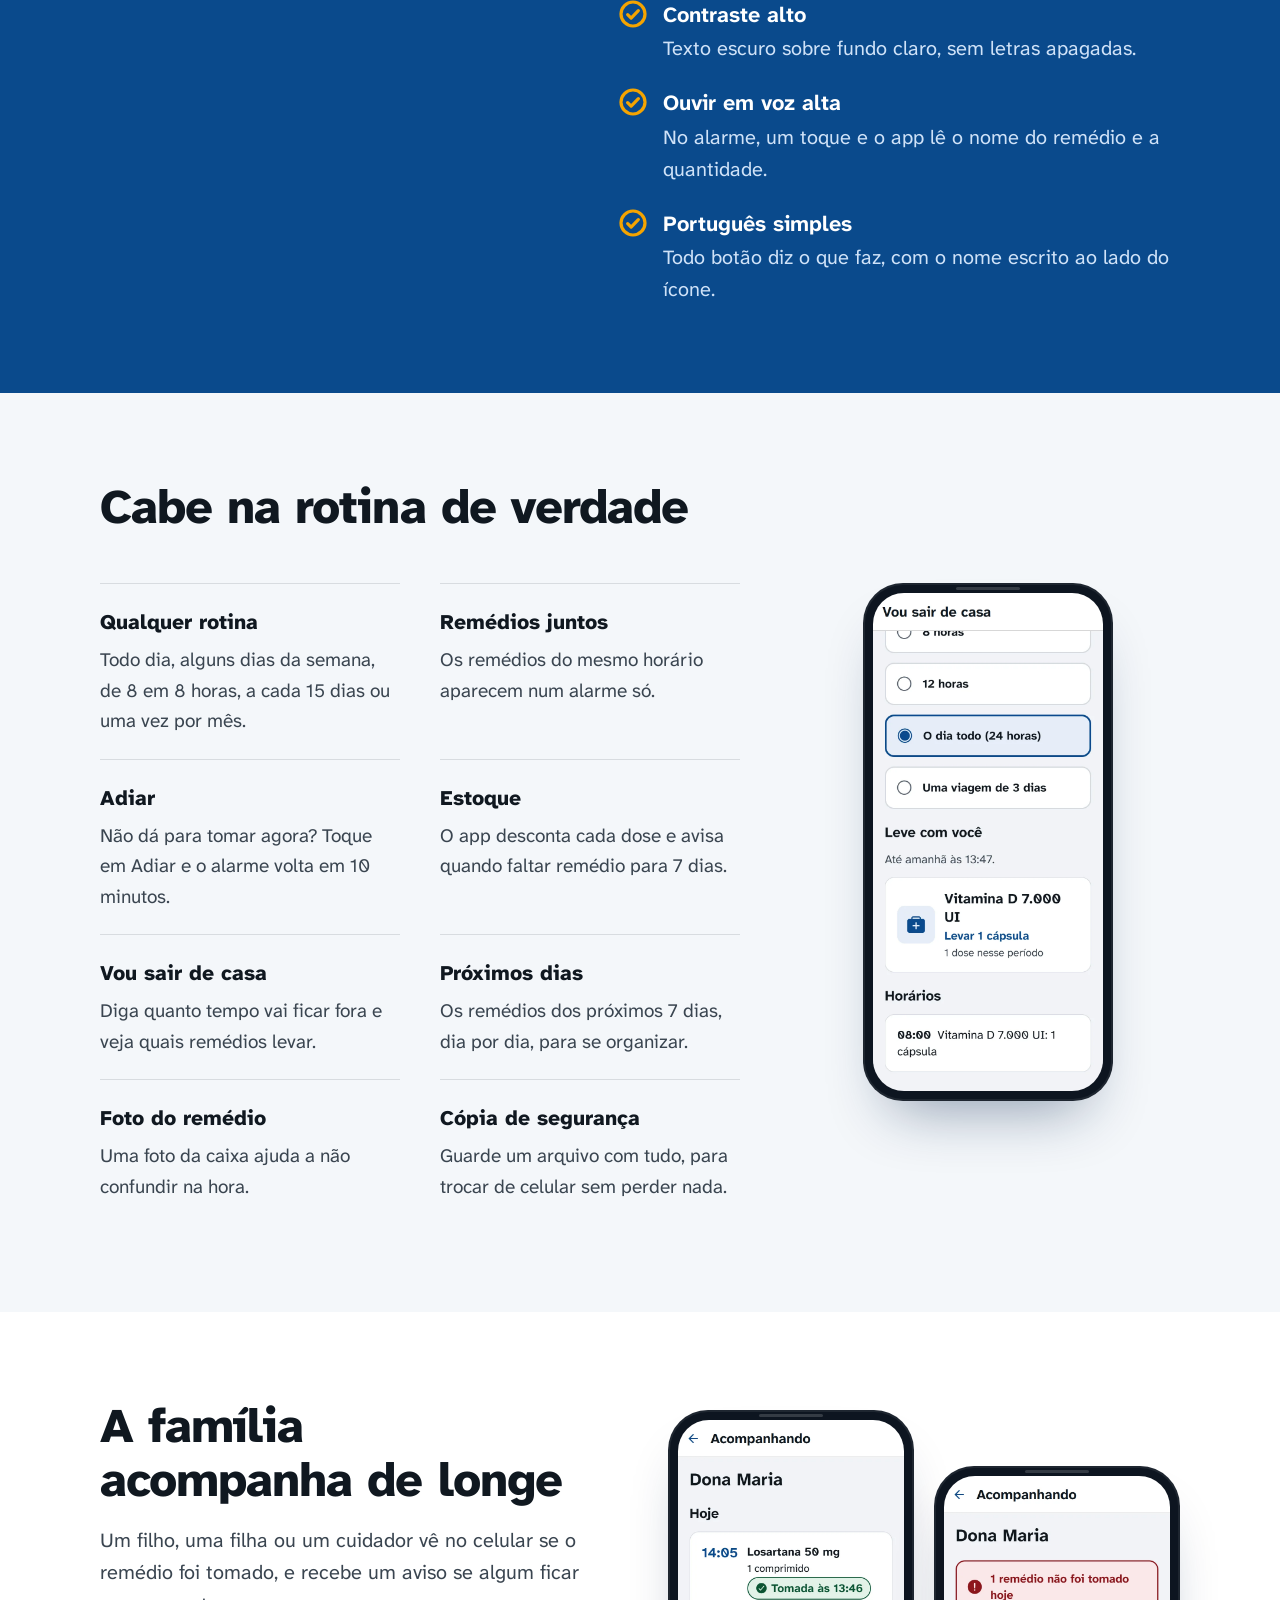
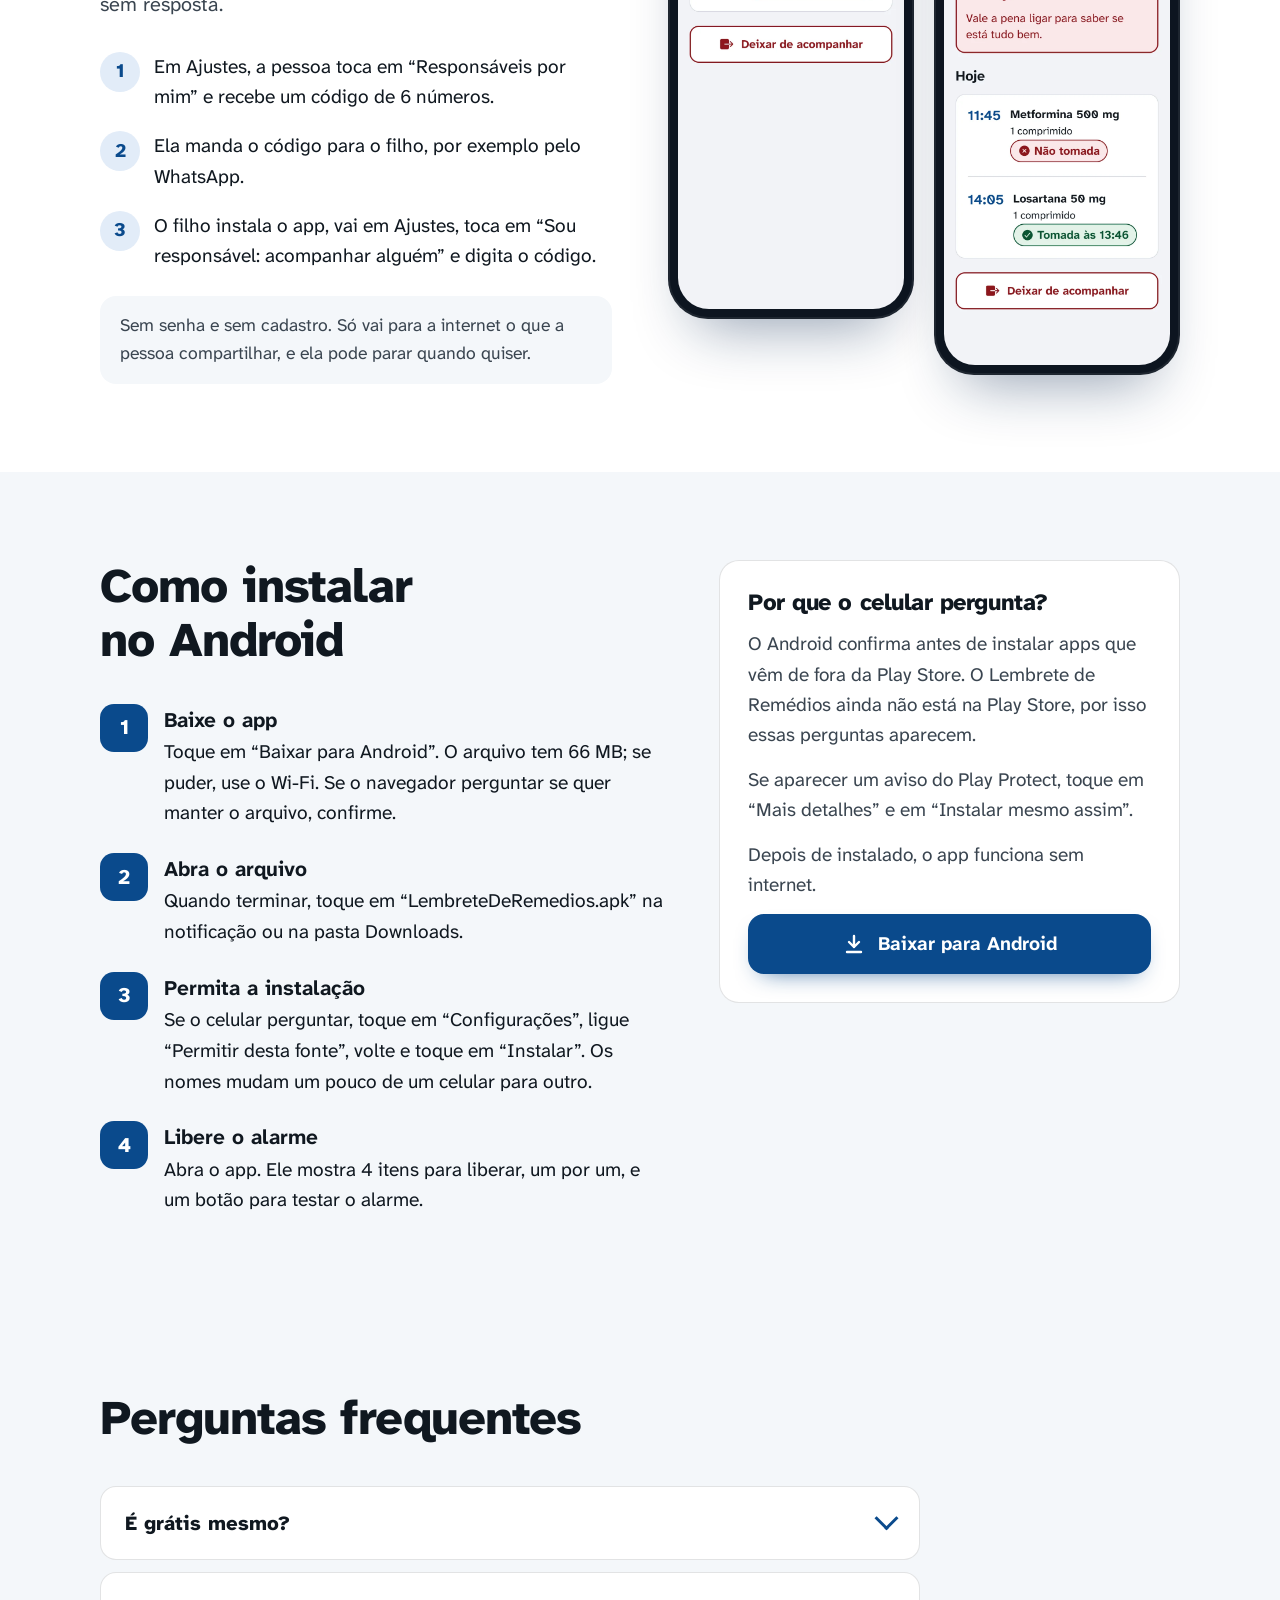
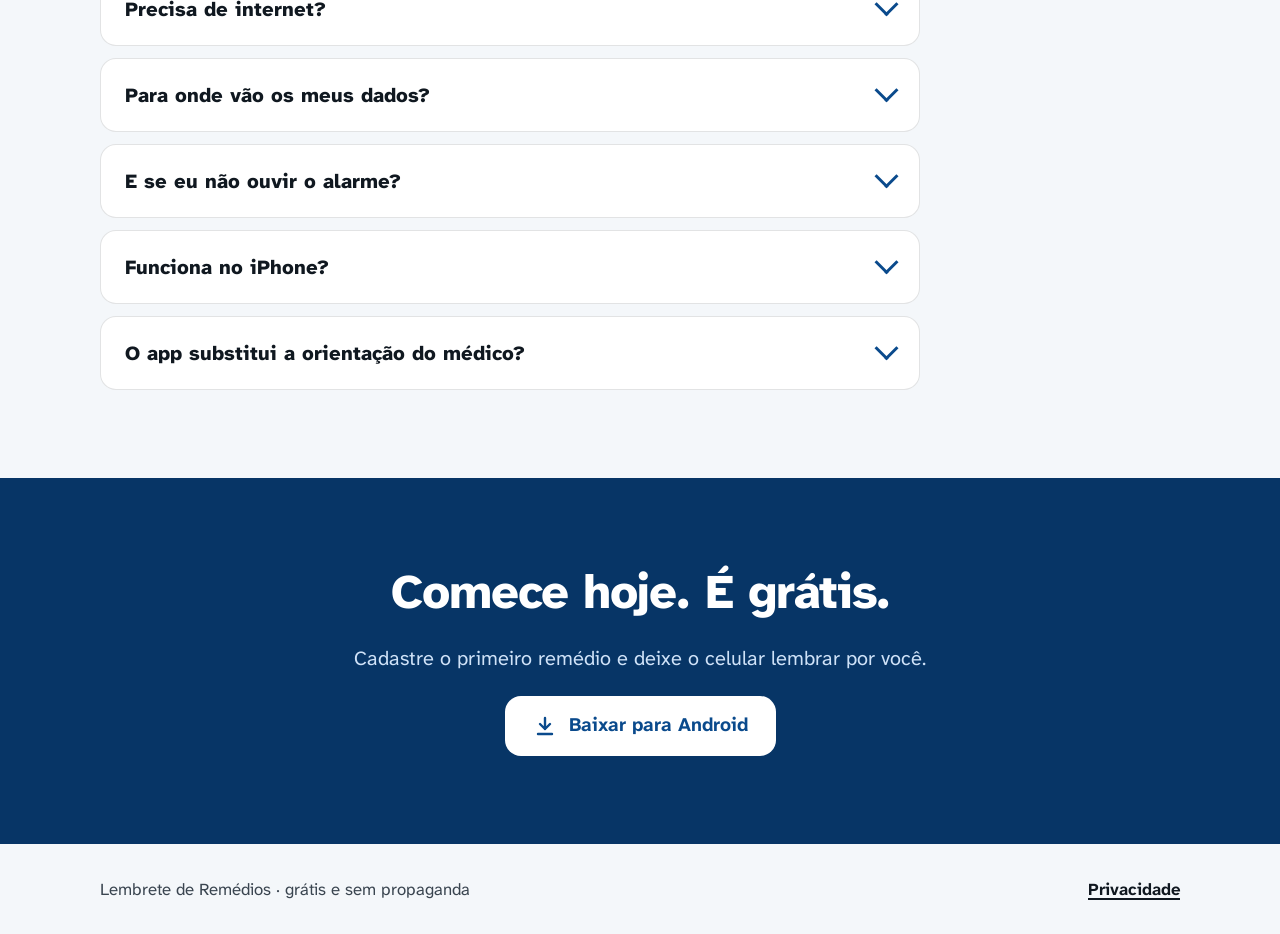
==== commit 7122ecc0: "Versao 1.1.1: arquivo de 66 MB" ====
--- a/index.html
+++ b/index.html
@@ -36,8 +36,8 @@
     "operatingSystem": "Android 7.0 ou mais novo",
     "applicationCategory": "HealthApplication",
     "inLanguage": "pt-BR",
-    "softwareVersion": "1.1.0",
-    "fileSize": "117MB",
+    "softwareVersion": "1.1.1",
+    "fileSize": "66MB",
     "downloadUrl": "https://github.com/TypwX/lembrete-remedios/releases/latest/download/LembreteDeRemedios.apk",
     "image": "https://typwx.github.io/lembrete-remedios/icone.png",
     "offers": { "@type": "Offer", "price": "0", "priceCurrency": "BRL" }
@@ -73,7 +73,7 @@
               <svg viewBox="0 0 24 24" fill="none" stroke="currentColor" stroke-width="2.4" stroke-linecap="round" stroke-linejoin="round" aria-hidden="true"><path d="M12 4v11M7 10l5 5 5-5M5 20h14"/></svg>
               Baixar para Android
             </a>
-            <p class="detalhes">Grátis e sem propaganda · 117 MB · Android 7 ou mais novo · <a href="#instalar">Como instalar</a></p>
+            <p class="detalhes">Grátis e sem propaganda · 66 MB · Android 7 ou mais novo · <a href="#instalar">Como instalar</a></p>
           </div>
         </div>
         <div class="relogio">
@@ -189,7 +189,7 @@
         <div>
           <h2 id="titulo-instalar">Como instalar no Android</h2>
           <ol class="instrucoes">
-            <li><p><strong>Baixe o app</strong>Toque em “Baixar para Android”. O arquivo tem 117 MB; se puder, use o Wi-Fi. Se o navegador perguntar se quer manter o arquivo, confirme.</p></li>
+            <li><p><strong>Baixe o app</strong>Toque em “Baixar para Android”. O arquivo tem 66 MB; se puder, use o Wi-Fi. Se o navegador perguntar se quer manter o arquivo, confirme.</p></li>
             <li><p><strong>Abra o arquivo</strong>Quando terminar, toque em “LembreteDeRemedios.apk” na notificação ou na pasta Downloads.</p></li>
             <li><p><strong>Permita a instalação</strong>Se o celular perguntar, toque em “Configurações”, ligue “Permitir desta fonte”, volte e toque em “Instalar”. Os nomes mudam um pouco de um celular para outro.</p></li>
             <li><p><strong>Libere o alarme</strong>Abra o app. Ele mostra 4 itens para liberar, um por um, e um botão para testar o alarme.</p></li>
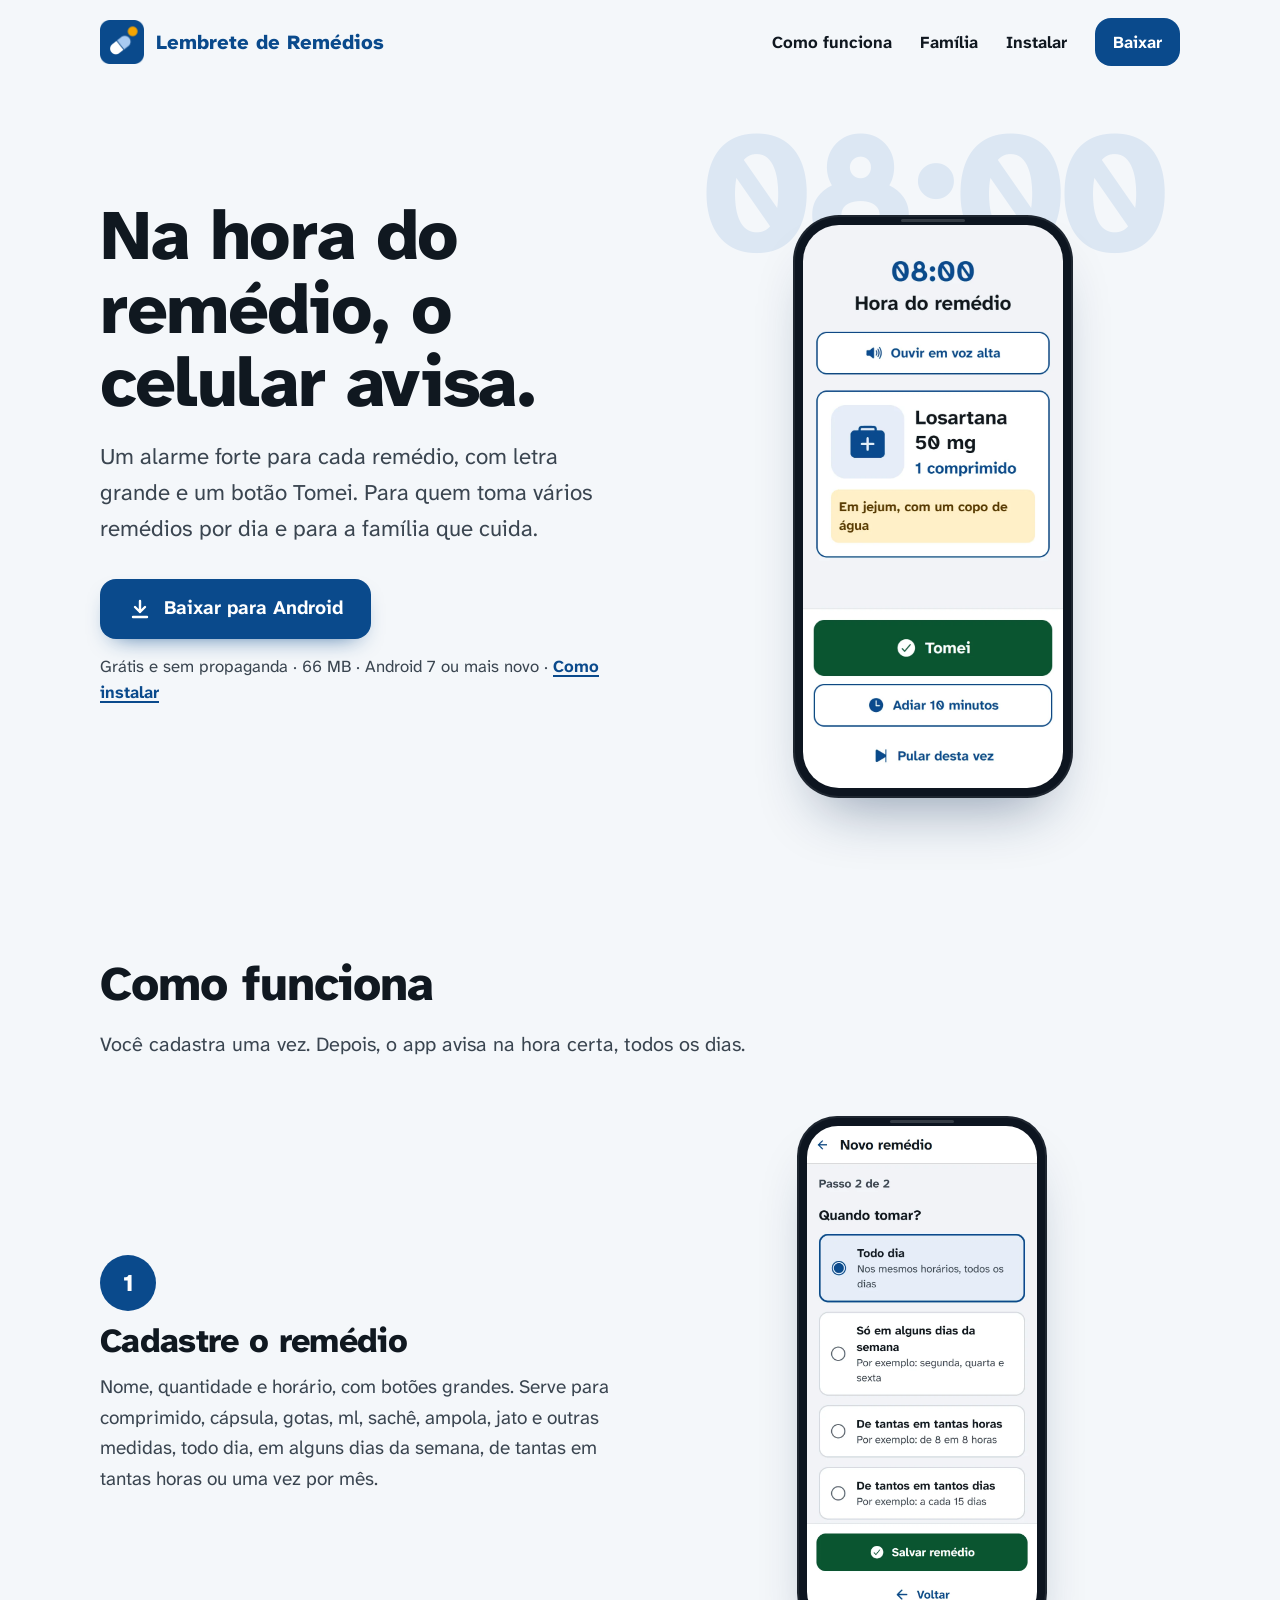
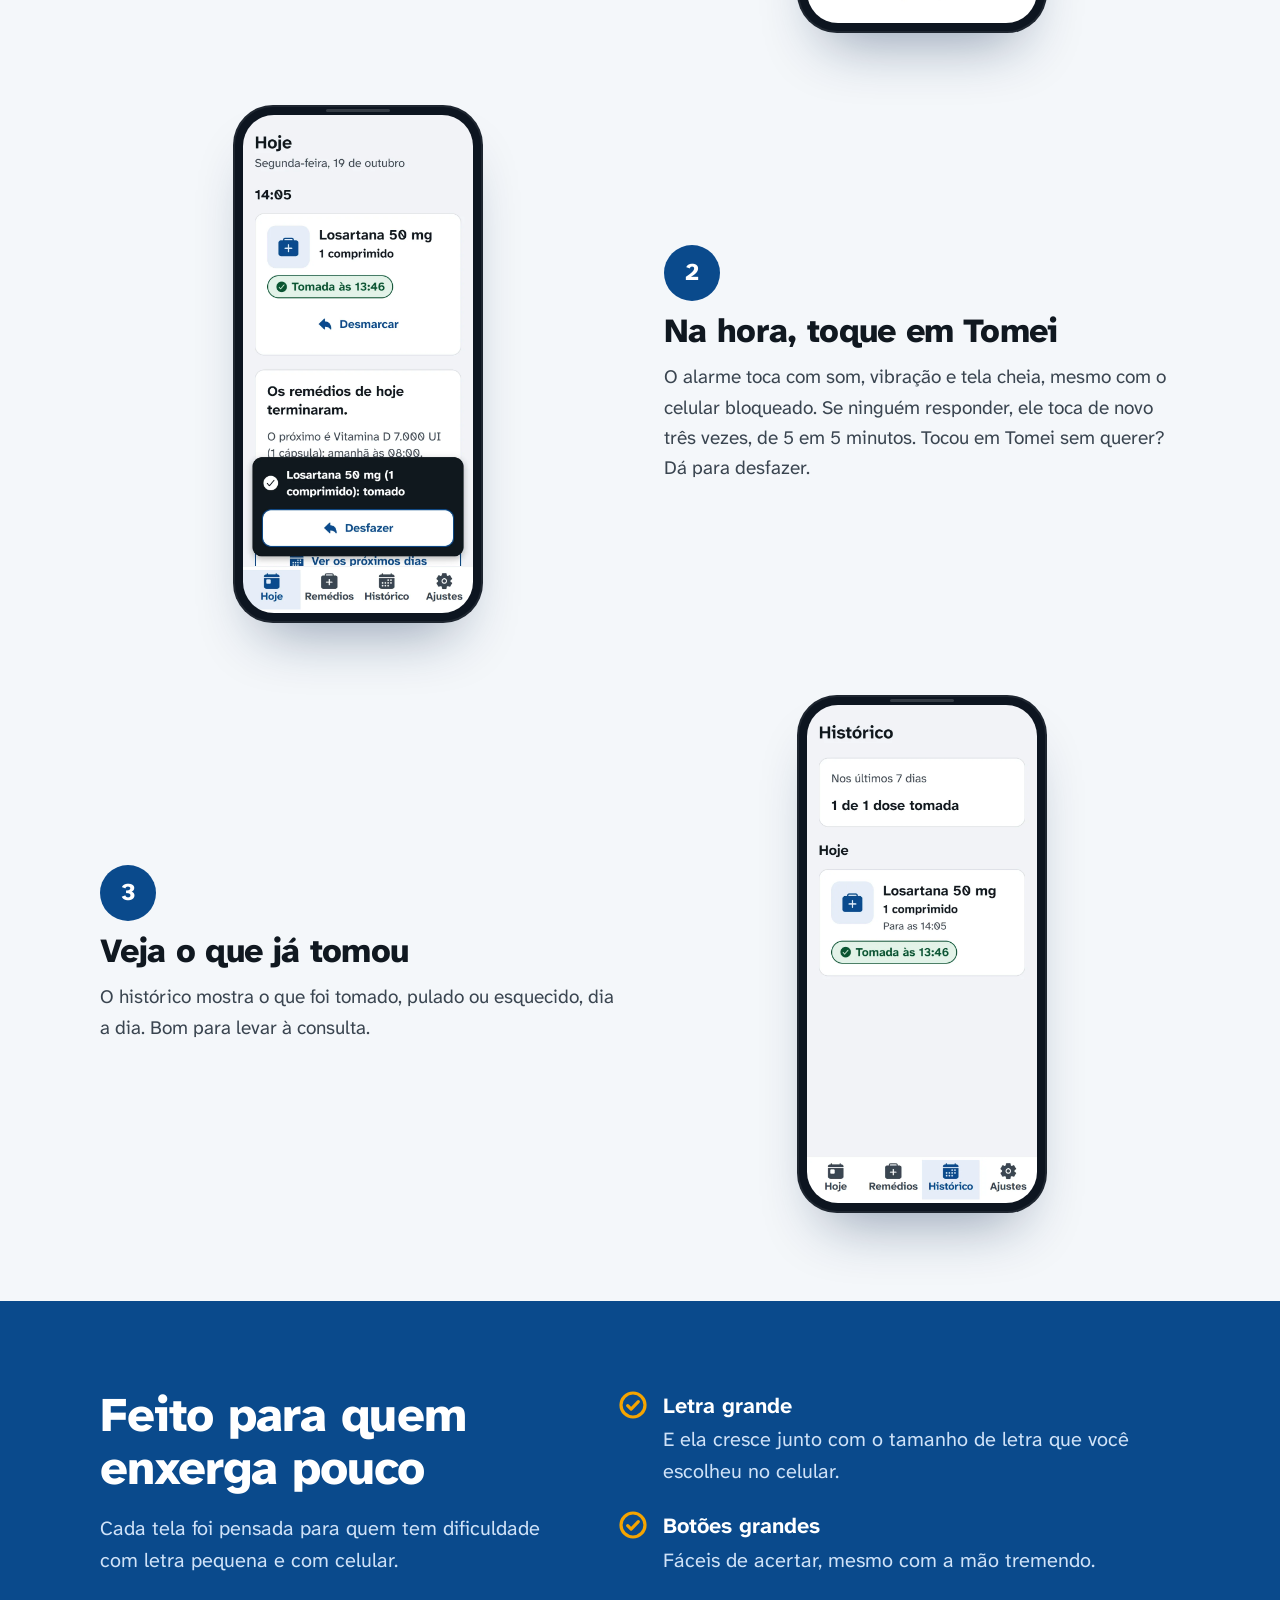
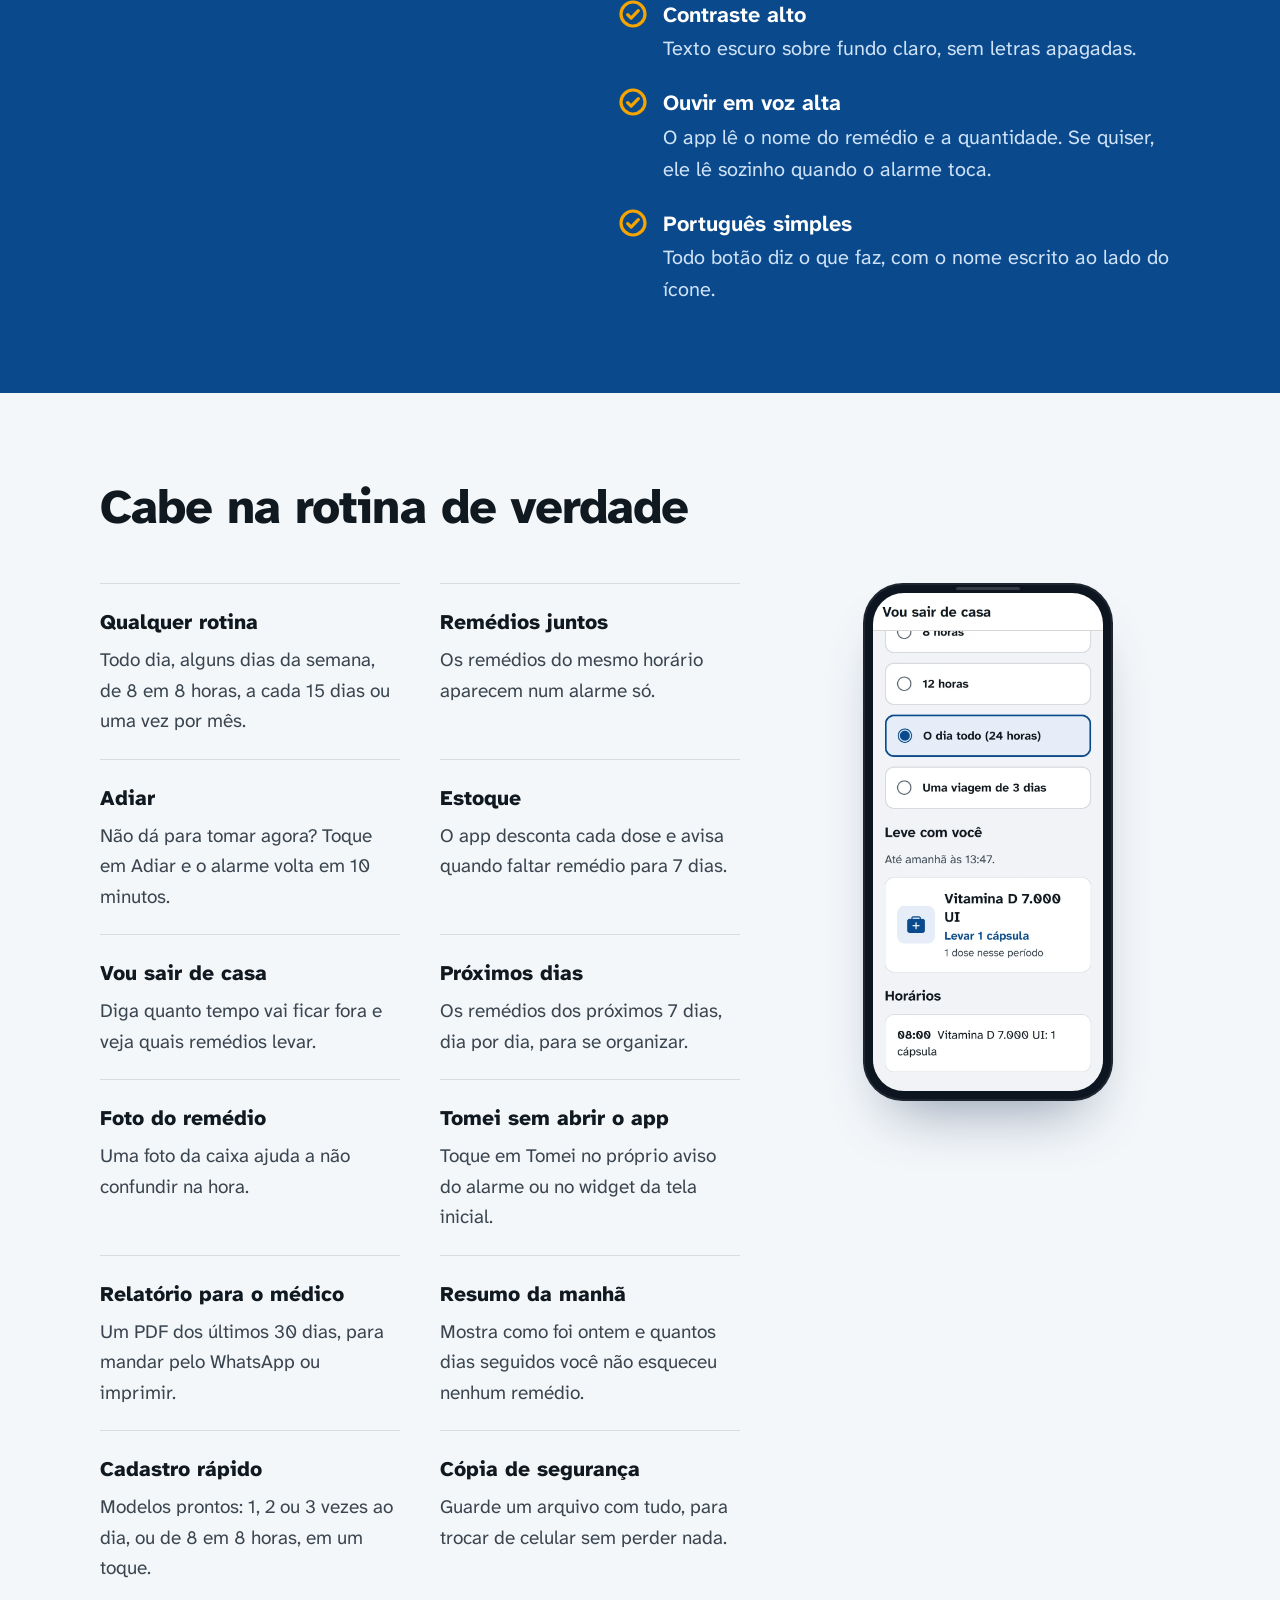
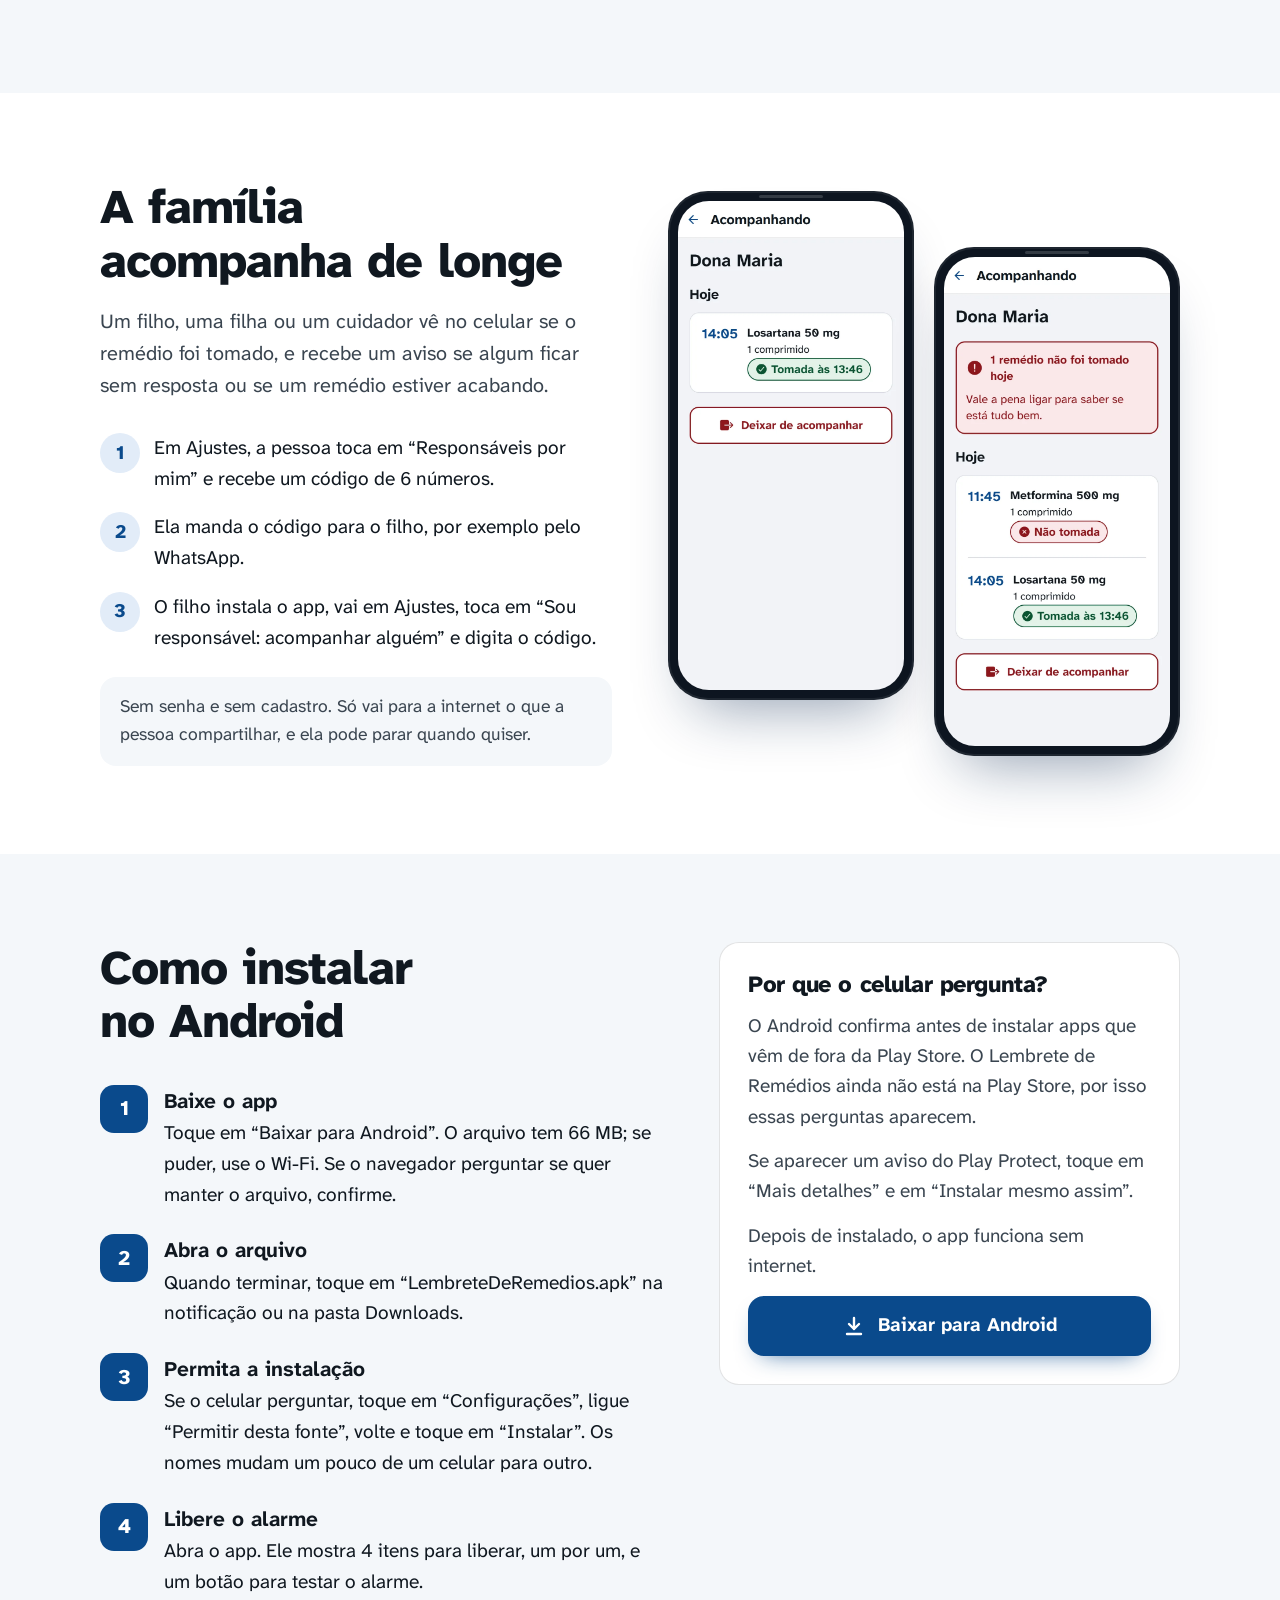
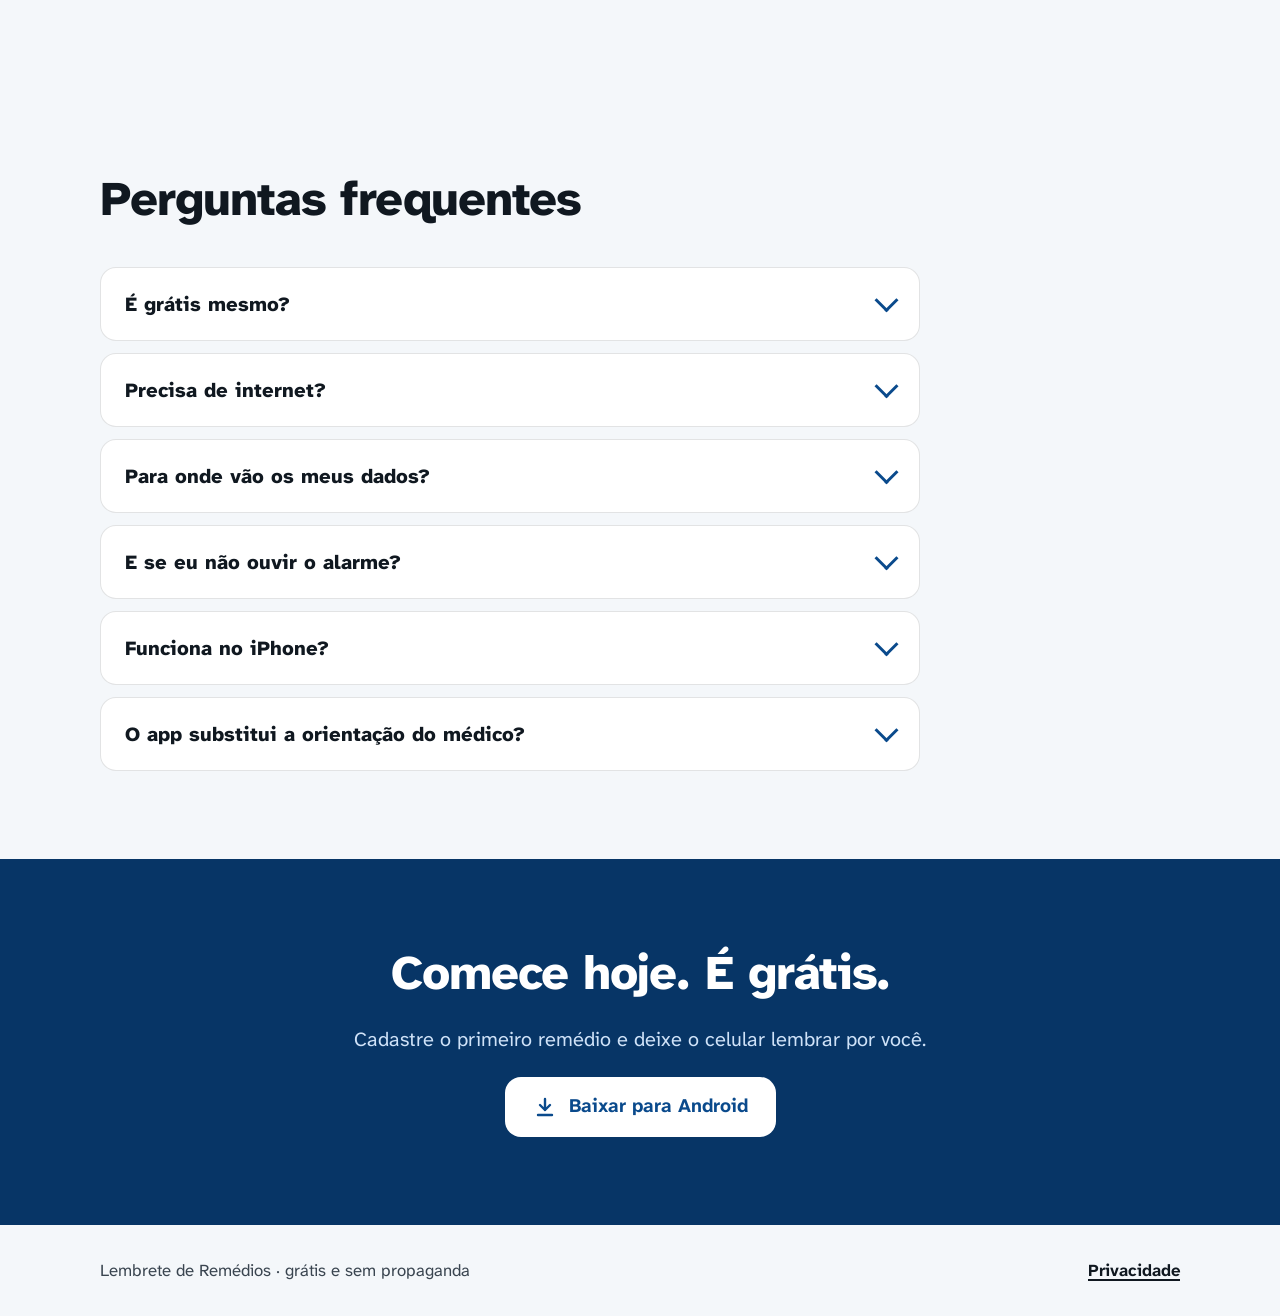
==== commit 78690310: "Versao 1.2.0: novidades e privacidade" ====
--- a/index.html
+++ b/index.html
@@ -1,262 +1,266 @@
-<!doctype html>
-<html lang="pt-BR">
-<head>
-  <meta charset="utf-8">
-  <meta name="viewport" content="width=device-width, initial-scale=1, viewport-fit=cover">
-  <title>Lembrete de Remédios: alarme de remédio grátis para Android</title>
-  <meta name="description" content="Um alarme forte na hora de cada remédio, com letra grande e um botão Tomei. Grátis, sem propaganda e sem limite de remédios. A família pode acompanhar.">
-  <link rel="canonical" href="https://typwx.github.io/lembrete-remedios/">
-  <meta name="theme-color" content="#0A4A8C">
-
-  <meta property="og:type" content="website">
-  <meta property="og:locale" content="pt_BR">
-  <meta property="og:site_name" content="Lembrete de Remédios">
-  <meta property="og:title" content="Lembrete de Remédios: na hora do remédio, o celular avisa">
-  <meta property="og:description" content="Alarme forte, letra grande e um botão Tomei. Grátis e sem propaganda, para Android.">
-  <meta property="og:url" content="https://typwx.github.io/lembrete-remedios/">
-  <meta property="og:image" content="https://typwx.github.io/lembrete-remedios/og.png">
-  <meta property="og:image:width" content="1200">
-  <meta property="og:image:height" content="630">
-  <meta property="og:image:alt" content="O app Lembrete de Remédios mostrando o alarme das 8 horas">
-  <meta name="twitter:card" content="summary_large_image">
-
-  <link rel="icon" type="image/png" href="favicon.png">
-  <link rel="apple-touch-icon" href="apple-touch-icon.png">
-  <link rel="preconnect" href="https://fonts.googleapis.com">
-  <link rel="preconnect" href="https://fonts.gstatic.com" crossorigin>
-  <link rel="stylesheet" href="https://fonts.googleapis.com/css2?family=Atkinson+Hyperlegible+Next:wght@400;700;800&display=swap">
-  <link rel="stylesheet" href="estilo.css">
-
-  <script type="application/ld+json">
-  {
-    "@context": "https://schema.org",
-    "@type": "SoftwareApplication",
-    "name": "Lembrete de Remédios",
-    "description": "Alarme forte na hora de cada remédio, com letra grande, botão Tomei, histórico, estoque e acompanhamento pela família.",
-    "operatingSystem": "Android 7.0 ou mais novo",
-    "applicationCategory": "HealthApplication",
-    "inLanguage": "pt-BR",
-    "softwareVersion": "1.1.1",
-    "fileSize": "66MB",
-    "downloadUrl": "https://github.com/TypwX/lembrete-remedios/releases/latest/download/LembreteDeRemedios.apk",
-    "image": "https://typwx.github.io/lembrete-remedios/icone.png",
-    "offers": { "@type": "Offer", "price": "0", "priceCurrency": "BRL" }
-  }
-  </script>
-</head>
-<body>
-  <a class="pular" href="#conteudo">Pular para o conteúdo</a>
-
-  <header class="topo">
-    <div class="largura">
-      <a class="marca" href="./" aria-label="Lembrete de Remédios, início">
-        <img src="icone-192.png" alt="Ícone do app" width="44" height="44">
-        <span>Lembrete de Remédios</span>
-      </a>
-      <nav aria-label="Principal">
-        <a href="#como-funciona">Como funciona</a>
-        <a href="#familia">Família</a>
-        <a href="#instalar">Instalar</a>
-        <a class="botao pequeno" href="https://github.com/TypwX/lembrete-remedios/releases/latest/download/LembreteDeRemedios.apk">Baixar</a>
-      </nav>
-    </div>
-  </header>
-
-  <main id="conteudo">
-    <section class="abertura" aria-labelledby="titulo">
-      <div class="largura">
-        <div>
-          <h1 id="titulo">Na hora do remédio, o celular avisa.</h1>
-          <p class="resumo">Um alarme forte para cada remédio, com letra grande e um botão Tomei. Para quem toma vários remédios por dia e para a família que cuida.</p>
-          <div class="acao">
-            <a class="botao" href="https://github.com/TypwX/lembrete-remedios/releases/latest/download/LembreteDeRemedios.apk">
-              <svg viewBox="0 0 24 24" fill="none" stroke="currentColor" stroke-width="2.4" stroke-linecap="round" stroke-linejoin="round" aria-hidden="true"><path d="M12 4v11M7 10l5 5 5-5M5 20h14"/></svg>
-              Baixar para Android
-            </a>
-            <p class="detalhes">Grátis e sem propaganda · 66 MB · Android 7 ou mais novo · <a href="#instalar">Como instalar</a></p>
-          </div>
-        </div>
-        <div class="relogio">
-          <span class="hora" aria-hidden="true">08:00</span>
-          <figure class="celular">
-            <img src="telas/alarme-0800.webp" width="390" height="844" fetchpriority="high" alt="Tela do alarme às 8 horas: Losartana 50 mg, 1 comprimido, em jejum, com os botões Tomei e Adiar 10 minutos.">
-          </figure>
-        </div>
-      </div>
-    </section>
-
-    <section class="secao" id="como-funciona" aria-labelledby="titulo-como">
-      <div class="largura">
-        <h2 id="titulo-como">Como funciona</h2>
-        <p class="intro">Você cadastra uma vez. Depois, o app avisa na hora certa, todos os dias.</p>
-        <ol class="passos">
-          <li class="passo">
-            <div class="passo-texto">
-              <span class="passo-numero" aria-hidden="true">1</span>
-              <h3>Cadastre o remédio</h3>
-              <p>Nome, quantidade e horário, com botões grandes. Serve para comprimido, cápsula, gotas, ml, sachê, ampola, jato e outras medidas, todo dia, em alguns dias da semana, de tantas em tantas horas ou uma vez por mês.</p>
-            </div>
-            <figure class="celular medio">
-              <img src="telas/frequencias.webp" width="390" height="844" loading="lazy" alt="Cadastro do remédio, pergunta Quando tomar: Todo dia, Só em alguns dias da semana, De tantas em tantas horas ou De tantos em tantos dias.">
-            </figure>
-          </li>
-          <li class="passo">
-            <div class="passo-texto">
-              <span class="passo-numero" aria-hidden="true">2</span>
-              <h3>Na hora, toque em Tomei</h3>
-              <p>O alarme toca com som, vibração e tela cheia, mesmo com o celular bloqueado. Se ninguém responder, ele toca de novo três vezes, de 5 em 5 minutos. Tocou em Tomei sem querer? Dá para desfazer.</p>
-            </div>
-            <figure class="celular medio">
-              <img src="telas/tomei.webp" width="390" height="844" loading="lazy" alt="Tela Hoje com a Losartana marcada como tomada às 13:46 e o botão Desfazer.">
-            </figure>
-          </li>
-          <li class="passo">
-            <div class="passo-texto">
-              <span class="passo-numero" aria-hidden="true">3</span>
-              <h3>Veja o que já tomou</h3>
-              <p>O histórico mostra o que foi tomado, pulado ou esquecido, dia a dia. Bom para levar à consulta.</p>
-            </div>
-            <figure class="celular medio">
-              <img src="telas/historico.webp" width="390" height="844" loading="lazy" alt="Tela Histórico: nos últimos 7 dias, 1 de 1 dose tomada.">
-            </figure>
-          </li>
-        </ol>
-      </div>
-    </section>
-
-    <section class="secao faixa" aria-labelledby="titulo-visao">
-      <div class="largura">
-        <div>
-          <h2 id="titulo-visao">Feito para quem enxerga pouco</h2>
-          <p class="intro">Cada tela foi pensada para quem tem dificuldade com letra pequena e com celular.</p>
-        </div>
-        <ul class="fatos">
-          <li><svg viewBox="0 0 24 24" fill="none" stroke="currentColor" stroke-width="2.4" stroke-linecap="round" stroke-linejoin="round" aria-hidden="true"><circle cx="12" cy="12" r="9"/><path d="M8 12.5l2.6 2.6L16 9.5"/></svg><p><strong>Letra grande</strong><span>E ela cresce junto com o tamanho de letra que você escolheu no celular.</span></p></li>
-          <li><svg viewBox="0 0 24 24" fill="none" stroke="currentColor" stroke-width="2.4" stroke-linecap="round" stroke-linejoin="round" aria-hidden="true"><circle cx="12" cy="12" r="9"/><path d="M8 12.5l2.6 2.6L16 9.5"/></svg><p><strong>Botões grandes</strong><span>Fáceis de acertar, mesmo com a mão tremendo.</span></p></li>
-          <li><svg viewBox="0 0 24 24" fill="none" stroke="currentColor" stroke-width="2.4" stroke-linecap="round" stroke-linejoin="round" aria-hidden="true"><circle cx="12" cy="12" r="9"/><path d="M8 12.5l2.6 2.6L16 9.5"/></svg><p><strong>Contraste alto</strong><span>Texto escuro sobre fundo claro, sem letras apagadas.</span></p></li>
-          <li><svg viewBox="0 0 24 24" fill="none" stroke="currentColor" stroke-width="2.4" stroke-linecap="round" stroke-linejoin="round" aria-hidden="true"><circle cx="12" cy="12" r="9"/><path d="M8 12.5l2.6 2.6L16 9.5"/></svg><p><strong>Ouvir em voz alta</strong><span>No alarme, um toque e o app lê o nome do remédio e a quantidade.</span></p></li>
-          <li><svg viewBox="0 0 24 24" fill="none" stroke="currentColor" stroke-width="2.4" stroke-linecap="round" stroke-linejoin="round" aria-hidden="true"><circle cx="12" cy="12" r="9"/><path d="M8 12.5l2.6 2.6L16 9.5"/></svg><p><strong>Português simples</strong><span>Todo botão diz o que faz, com o nome escrito ao lado do ícone.</span></p></li>
-        </ul>
-      </div>
-    </section>
-
-    <section class="secao" id="recursos" aria-labelledby="titulo-recursos">
-      <div class="largura">
-        <h2 id="titulo-recursos">Cabe na rotina de verdade</h2>
-        <div class="recursos">
-          <dl>
-            <div><dt>Qualquer rotina</dt><dd>Todo dia, alguns dias da semana, de 8 em 8 horas, a cada 15 dias ou uma vez por mês.</dd></div>
-            <div><dt>Remédios juntos</dt><dd>Os remédios do mesmo horário aparecem num alarme só.</dd></div>
-            <div><dt>Adiar</dt><dd>Não dá para tomar agora? Toque em Adiar e o alarme volta em 10 minutos.</dd></div>
-            <div><dt>Estoque</dt><dd>O app desconta cada dose e avisa quando faltar remédio para 7 dias.</dd></div>
-            <div><dt>Vou sair de casa</dt><dd>Diga quanto tempo vai ficar fora e veja quais remédios levar.</dd></div>
-            <div><dt>Próximos dias</dt><dd>Os remédios dos próximos 7 dias, dia por dia, para se organizar.</dd></div>
-            <div><dt>Foto do remédio</dt><dd>Uma foto da caixa ajuda a não confundir na hora.</dd></div>
-            <div><dt>Cópia de segurança</dt><dd>Guarde um arquivo com tudo, para trocar de celular sem perder nada.</dd></div>
-          </dl>
-          <figure class="celular medio">
-            <img src="telas/vou-sair.webp" width="390" height="844" loading="lazy" alt="Tela Vou sair de casa: para o dia todo, levar 1 cápsula de Vitamina D.">
-          </figure>
-        </div>
-      </div>
-    </section>
-
-    <section class="secao familia" id="familia" aria-labelledby="titulo-familia">
-      <div class="largura">
-        <div>
-          <h2 id="titulo-familia">A família acompanha de longe</h2>
-          <p class="intro">Um filho, uma filha ou um cuidador vê no celular se o remédio foi tomado, e recebe um aviso se algum ficar sem resposta.</p>
-          <ol class="etapas">
-            <li>Em Ajustes, a pessoa toca em “Responsáveis por mim” e recebe um código de 6 números.</li>
-            <li>Ela manda o código para o filho, por exemplo pelo WhatsApp.</li>
-            <li>O filho instala o app, vai em Ajustes, toca em “Sou responsável: acompanhar alguém” e digita o código.</li>
-          </ol>
-          <p class="nota">Sem senha e sem cadastro. Só vai para a internet o que a pessoa compartilhar, e ela pode parar quando quiser.</p>
-        </div>
-        <div class="dupla">
-          <figure class="celular medio">
-            <img src="telas/joao-acompanha.webp" width="390" height="844" loading="lazy" alt="Celular do filho, tela Acompanhando: Dona Maria tomou a Losartana 50 mg às 13:46.">
-          </figure>
-          <figure class="celular medio">
-            <img src="telas/joao-alerta.webp" width="390" height="844" loading="lazy" alt="Celular do filho com o aviso: 1 remédio não foi tomado hoje. Vale a pena ligar para saber se está tudo bem.">
-          </figure>
-        </div>
-      </div>
-    </section>
-
-    <section class="secao instalar" id="instalar" aria-labelledby="titulo-instalar">
-      <div class="largura">
-        <div>
-          <h2 id="titulo-instalar">Como instalar no Android</h2>
-          <ol class="instrucoes">
-            <li><p><strong>Baixe o app</strong>Toque em “Baixar para Android”. O arquivo tem 66 MB; se puder, use o Wi-Fi. Se o navegador perguntar se quer manter o arquivo, confirme.</p></li>
-            <li><p><strong>Abra o arquivo</strong>Quando terminar, toque em “LembreteDeRemedios.apk” na notificação ou na pasta Downloads.</p></li>
-            <li><p><strong>Permita a instalação</strong>Se o celular perguntar, toque em “Configurações”, ligue “Permitir desta fonte”, volte e toque em “Instalar”. Os nomes mudam um pouco de um celular para outro.</p></li>
-            <li><p><strong>Libere o alarme</strong>Abra o app. Ele mostra 4 itens para liberar, um por um, e um botão para testar o alarme.</p></li>
-          </ol>
-        </div>
-        <aside class="aviso-instalar" aria-labelledby="titulo-aviso">
-          <h3 id="titulo-aviso">Por que o celular pergunta?</h3>
-          <p>O Android confirma antes de instalar apps que vêm de fora da Play Store. O Lembrete de Remédios ainda não está na Play Store, por isso essas perguntas aparecem.</p>
-          <p>Se aparecer um aviso do Play Protect, toque em “Mais detalhes” e em “Instalar mesmo assim”.</p>
-          <p>Depois de instalado, o app funciona sem internet.</p>
-          <a class="botao" href="https://github.com/TypwX/lembrete-remedios/releases/latest/download/LembreteDeRemedios.apk">
-            <svg viewBox="0 0 24 24" fill="none" stroke="currentColor" stroke-width="2.4" stroke-linecap="round" stroke-linejoin="round" aria-hidden="true"><path d="M12 4v11M7 10l5 5 5-5M5 20h14"/></svg>
-            Baixar para Android
-          </a>
-        </aside>
-      </div>
-    </section>
-
-    <section class="secao" id="perguntas" aria-labelledby="titulo-perguntas">
-      <div class="largura">
-        <h2 id="titulo-perguntas">Perguntas frequentes</h2>
-        <div class="perguntas">
-          <details>
-            <summary>É grátis mesmo?</summary>
-            <p>Sim. Não tem versão paga, não tem propaganda e não tem limite de remédios.</p>
-          </details>
-          <details>
-            <summary>Precisa de internet?</summary>
-            <p>Não. O alarme e tudo o que você cadastra funcionam sem internet. A internet só é usada se você convidar alguém da família para acompanhar.</p>
-          </details>
-          <details>
-            <summary>Para onde vão os meus dados?</summary>
-            <p>Ficam no seu celular. Se você convidar um responsável, o seu nome, o nome dos remédios, a quantidade, os horários e se você tomou vão para um servidor do Google, só para quem você convidou ver. Fotos e observações não saem do celular. Leia a <a href="privacidade.html">política de privacidade</a>.</p>
-          </details>
-          <details>
-            <summary>E se eu não ouvir o alarme?</summary>
-            <p>Ele toca de novo três vezes, de 5 em 5 minutos. Se ninguém responder, a dose fica marcada como não tomada e, se você tiver um responsável, ele recebe um aviso no celular dele.</p>
-          </details>
-          <details>
-            <summary>Funciona no iPhone?</summary>
-            <p>Ainda não. Por enquanto, só no Android 7 ou mais novo.</p>
-          </details>
-          <details>
-            <summary>O app substitui a orientação do médico?</summary>
-            <p>Não. Ele só lembra o que você cadastrou. Siga sempre a receita e, em caso de dúvida, fale com o médico ou o farmacêutico.</p>
-          </details>
-        </div>
-      </div>
-    </section>
-
-    <section class="secao fecho" aria-labelledby="titulo-fecho">
-      <div class="largura">
-        <h2 id="titulo-fecho">Comece hoje. É grátis.</h2>
-        <p>Cadastre o primeiro remédio e deixe o celular lembrar por você.</p>
-        <a class="botao" href="https://github.com/TypwX/lembrete-remedios/releases/latest/download/LembreteDeRemedios.apk">
-          <svg viewBox="0 0 24 24" fill="none" stroke="currentColor" stroke-width="2.4" stroke-linecap="round" stroke-linejoin="round" aria-hidden="true"><path d="M12 4v11M7 10l5 5 5-5M5 20h14"/></svg>
-          Baixar para Android
-        </a>
-      </div>
-    </section>
-  </main>
-
-  <footer class="rodape">
-    <div class="largura">
-      <span>Lembrete de Remédios · grátis e sem propaganda</span>
-      <a href="privacidade.html">Privacidade</a>
-    </div>
-  </footer>
-</body>
-</html>
+<!doctype html>
+<html lang="pt-BR">
+<head>
+  <meta charset="utf-8">
+  <meta name="viewport" content="width=device-width, initial-scale=1, viewport-fit=cover">
+  <title>Lembrete de Remédios: alarme de remédio grátis para Android</title>
+  <meta name="description" content="Um alarme forte na hora de cada remédio, com letra grande e um botão Tomei. Grátis, sem propaganda e sem limite de remédios. A família pode acompanhar.">
+  <link rel="canonical" href="https://typwx.github.io/lembrete-remedios/">
+  <meta name="theme-color" content="#0A4A8C">
+
+  <meta property="og:type" content="website">
+  <meta property="og:locale" content="pt_BR">
+  <meta property="og:site_name" content="Lembrete de Remédios">
+  <meta property="og:title" content="Lembrete de Remédios: na hora do remédio, o celular avisa">
+  <meta property="og:description" content="Alarme forte, letra grande e um botão Tomei. Grátis e sem propaganda, para Android.">
+  <meta property="og:url" content="https://typwx.github.io/lembrete-remedios/">
+  <meta property="og:image" content="https://typwx.github.io/lembrete-remedios/og.png">
+  <meta property="og:image:width" content="1200">
+  <meta property="og:image:height" content="630">
+  <meta property="og:image:alt" content="O app Lembrete de Remédios mostrando o alarme das 8 horas">
+  <meta name="twitter:card" content="summary_large_image">
+
+  <link rel="icon" type="image/png" href="favicon.png">
+  <link rel="apple-touch-icon" href="apple-touch-icon.png">
+  <link rel="preconnect" href="https://fonts.googleapis.com">
+  <link rel="preconnect" href="https://fonts.gstatic.com" crossorigin>
+  <link rel="stylesheet" href="https://fonts.googleapis.com/css2?family=Atkinson+Hyperlegible+Next:wght@400;700;800&display=swap">
+  <link rel="stylesheet" href="estilo.css">
+
+  <script type="application/ld+json">
+  {
+    "@context": "https://schema.org",
+    "@type": "SoftwareApplication",
+    "name": "Lembrete de Remédios",
+    "description": "Alarme forte na hora de cada remédio, com letra grande, botão Tomei, histórico, estoque e acompanhamento pela família.",
+    "operatingSystem": "Android 7.0 ou mais novo",
+    "applicationCategory": "HealthApplication",
+    "inLanguage": "pt-BR",
+    "softwareVersion": "1.2.0",
+    "fileSize": "66MB",
+    "downloadUrl": "https://github.com/TypwX/lembrete-remedios/releases/latest/download/LembreteDeRemedios.apk",
+    "image": "https://typwx.github.io/lembrete-remedios/icone.png",
+    "offers": { "@type": "Offer", "price": "0", "priceCurrency": "BRL" }
+  }
+  </script>
+</head>
+<body>
+  <a class="pular" href="#conteudo">Pular para o conteúdo</a>
+
+  <header class="topo">
+    <div class="largura">
+      <a class="marca" href="./" aria-label="Lembrete de Remédios, início">
+        <img src="icone-192.png" alt="Ícone do app" width="44" height="44">
+        <span>Lembrete de Remédios</span>
+      </a>
+      <nav aria-label="Principal">
+        <a href="#como-funciona">Como funciona</a>
+        <a href="#familia">Família</a>
+        <a href="#instalar">Instalar</a>
+        <a class="botao pequeno" href="https://github.com/TypwX/lembrete-remedios/releases/latest/download/LembreteDeRemedios.apk">Baixar</a>
+      </nav>
+    </div>
+  </header>
+
+  <main id="conteudo">
+    <section class="abertura" aria-labelledby="titulo">
+      <div class="largura">
+        <div>
+          <h1 id="titulo">Na hora do remédio, o celular avisa.</h1>
+          <p class="resumo">Um alarme forte para cada remédio, com letra grande e um botão Tomei. Para quem toma vários remédios por dia e para a família que cuida.</p>
+          <div class="acao">
+            <a class="botao" href="https://github.com/TypwX/lembrete-remedios/releases/latest/download/LembreteDeRemedios.apk">
+              <svg viewBox="0 0 24 24" fill="none" stroke="currentColor" stroke-width="2.4" stroke-linecap="round" stroke-linejoin="round" aria-hidden="true"><path d="M12 4v11M7 10l5 5 5-5M5 20h14"/></svg>
+              Baixar para Android
+            </a>
+            <p class="detalhes">Grátis e sem propaganda · 66 MB · Android 7 ou mais novo · <a href="#instalar">Como instalar</a></p>
+          </div>
+        </div>
+        <div class="relogio">
+          <span class="hora" aria-hidden="true">08:00</span>
+          <figure class="celular">
+            <img src="telas/alarme-0800.webp" width="390" height="844" fetchpriority="high" alt="Tela do alarme às 8 horas: Losartana 50 mg, 1 comprimido, em jejum, com os botões Tomei e Adiar 10 minutos.">
+          </figure>
+        </div>
+      </div>
+    </section>
+
+    <section class="secao" id="como-funciona" aria-labelledby="titulo-como">
+      <div class="largura">
+        <h2 id="titulo-como">Como funciona</h2>
+        <p class="intro">Você cadastra uma vez. Depois, o app avisa na hora certa, todos os dias.</p>
+        <ol class="passos">
+          <li class="passo">
+            <div class="passo-texto">
+              <span class="passo-numero" aria-hidden="true">1</span>
+              <h3>Cadastre o remédio</h3>
+              <p>Nome, quantidade e horário, com botões grandes. Serve para comprimido, cápsula, gotas, ml, sachê, ampola, jato e outras medidas, todo dia, em alguns dias da semana, de tantas em tantas horas ou uma vez por mês.</p>
+            </div>
+            <figure class="celular medio">
+              <img src="telas/frequencias.webp" width="390" height="844" loading="lazy" alt="Cadastro do remédio, pergunta Quando tomar: Todo dia, Só em alguns dias da semana, De tantas em tantas horas ou De tantos em tantos dias.">
+            </figure>
+          </li>
+          <li class="passo">
+            <div class="passo-texto">
+              <span class="passo-numero" aria-hidden="true">2</span>
+              <h3>Na hora, toque em Tomei</h3>
+              <p>O alarme toca com som, vibração e tela cheia, mesmo com o celular bloqueado. Se ninguém responder, ele toca de novo três vezes, de 5 em 5 minutos. Tocou em Tomei sem querer? Dá para desfazer.</p>
+            </div>
+            <figure class="celular medio">
+              <img src="telas/tomei.webp" width="390" height="844" loading="lazy" alt="Tela Hoje com a Losartana marcada como tomada às 13:46 e o botão Desfazer.">
+            </figure>
+          </li>
+          <li class="passo">
+            <div class="passo-texto">
+              <span class="passo-numero" aria-hidden="true">3</span>
+              <h3>Veja o que já tomou</h3>
+              <p>O histórico mostra o que foi tomado, pulado ou esquecido, dia a dia. Bom para levar à consulta.</p>
+            </div>
+            <figure class="celular medio">
+              <img src="telas/historico.webp" width="390" height="844" loading="lazy" alt="Tela Histórico: nos últimos 7 dias, 1 de 1 dose tomada.">
+            </figure>
+          </li>
+        </ol>
+      </div>
+    </section>
+
+    <section class="secao faixa" aria-labelledby="titulo-visao">
+      <div class="largura">
+        <div>
+          <h2 id="titulo-visao">Feito para quem enxerga pouco</h2>
+          <p class="intro">Cada tela foi pensada para quem tem dificuldade com letra pequena e com celular.</p>
+        </div>
+        <ul class="fatos">
+          <li><svg viewBox="0 0 24 24" fill="none" stroke="currentColor" stroke-width="2.4" stroke-linecap="round" stroke-linejoin="round" aria-hidden="true"><circle cx="12" cy="12" r="9"/><path d="M8 12.5l2.6 2.6L16 9.5"/></svg><p><strong>Letra grande</strong><span>E ela cresce junto com o tamanho de letra que você escolheu no celular.</span></p></li>
+          <li><svg viewBox="0 0 24 24" fill="none" stroke="currentColor" stroke-width="2.4" stroke-linecap="round" stroke-linejoin="round" aria-hidden="true"><circle cx="12" cy="12" r="9"/><path d="M8 12.5l2.6 2.6L16 9.5"/></svg><p><strong>Botões grandes</strong><span>Fáceis de acertar, mesmo com a mão tremendo.</span></p></li>
+          <li><svg viewBox="0 0 24 24" fill="none" stroke="currentColor" stroke-width="2.4" stroke-linecap="round" stroke-linejoin="round" aria-hidden="true"><circle cx="12" cy="12" r="9"/><path d="M8 12.5l2.6 2.6L16 9.5"/></svg><p><strong>Contraste alto</strong><span>Texto escuro sobre fundo claro, sem letras apagadas.</span></p></li>
+          <li><svg viewBox="0 0 24 24" fill="none" stroke="currentColor" stroke-width="2.4" stroke-linecap="round" stroke-linejoin="round" aria-hidden="true"><circle cx="12" cy="12" r="9"/><path d="M8 12.5l2.6 2.6L16 9.5"/></svg><p><strong>Ouvir em voz alta</strong><span>O app lê o nome do remédio e a quantidade. Se quiser, ele lê sozinho quando o alarme toca.</span></p></li>
+          <li><svg viewBox="0 0 24 24" fill="none" stroke="currentColor" stroke-width="2.4" stroke-linecap="round" stroke-linejoin="round" aria-hidden="true"><circle cx="12" cy="12" r="9"/><path d="M8 12.5l2.6 2.6L16 9.5"/></svg><p><strong>Português simples</strong><span>Todo botão diz o que faz, com o nome escrito ao lado do ícone.</span></p></li>
+        </ul>
+      </div>
+    </section>
+
+    <section class="secao" id="recursos" aria-labelledby="titulo-recursos">
+      <div class="largura">
+        <h2 id="titulo-recursos">Cabe na rotina de verdade</h2>
+        <div class="recursos">
+          <dl>
+            <div><dt>Qualquer rotina</dt><dd>Todo dia, alguns dias da semana, de 8 em 8 horas, a cada 15 dias ou uma vez por mês.</dd></div>
+            <div><dt>Remédios juntos</dt><dd>Os remédios do mesmo horário aparecem num alarme só.</dd></div>
+            <div><dt>Adiar</dt><dd>Não dá para tomar agora? Toque em Adiar e o alarme volta em 10 minutos.</dd></div>
+            <div><dt>Estoque</dt><dd>O app desconta cada dose e avisa quando faltar remédio para 7 dias.</dd></div>
+            <div><dt>Vou sair de casa</dt><dd>Diga quanto tempo vai ficar fora e veja quais remédios levar.</dd></div>
+            <div><dt>Próximos dias</dt><dd>Os remédios dos próximos 7 dias, dia por dia, para se organizar.</dd></div>
+            <div><dt>Foto do remédio</dt><dd>Uma foto da caixa ajuda a não confundir na hora.</dd></div>
+            <div><dt>Tomei sem abrir o app</dt><dd>Toque em Tomei no próprio aviso do alarme ou no widget da tela inicial.</dd></div>
+            <div><dt>Relatório para o médico</dt><dd>Um PDF dos últimos 30 dias, para mandar pelo WhatsApp ou imprimir.</dd></div>
+            <div><dt>Resumo da manhã</dt><dd>Mostra como foi ontem e quantos dias seguidos você não esqueceu nenhum remédio.</dd></div>
+            <div><dt>Cadastro rápido</dt><dd>Modelos prontos: 1, 2 ou 3 vezes ao dia, ou de 8 em 8 horas, em um toque.</dd></div>
+            <div><dt>Cópia de segurança</dt><dd>Guarde um arquivo com tudo, para trocar de celular sem perder nada.</dd></div>
+          </dl>
+          <figure class="celular medio">
+            <img src="telas/vou-sair.webp" width="390" height="844" loading="lazy" alt="Tela Vou sair de casa: para o dia todo, levar 1 cápsula de Vitamina D.">
+          </figure>
+        </div>
+      </div>
+    </section>
+
+    <section class="secao familia" id="familia" aria-labelledby="titulo-familia">
+      <div class="largura">
+        <div>
+          <h2 id="titulo-familia">A família acompanha de longe</h2>
+          <p class="intro">Um filho, uma filha ou um cuidador vê no celular se o remédio foi tomado, e recebe um aviso se algum ficar sem resposta ou se um remédio estiver acabando.</p>
+          <ol class="etapas">
+            <li>Em Ajustes, a pessoa toca em “Responsáveis por mim” e recebe um código de 6 números.</li>
+            <li>Ela manda o código para o filho, por exemplo pelo WhatsApp.</li>
+            <li>O filho instala o app, vai em Ajustes, toca em “Sou responsável: acompanhar alguém” e digita o código.</li>
+          </ol>
+          <p class="nota">Sem senha e sem cadastro. Só vai para a internet o que a pessoa compartilhar, e ela pode parar quando quiser.</p>
+        </div>
+        <div class="dupla">
+          <figure class="celular medio">
+            <img src="telas/joao-acompanha.webp" width="390" height="844" loading="lazy" alt="Celular do filho, tela Acompanhando: Dona Maria tomou a Losartana 50 mg às 13:46.">
+          </figure>
+          <figure class="celular medio">
+            <img src="telas/joao-alerta.webp" width="390" height="844" loading="lazy" alt="Celular do filho com o aviso: 1 remédio não foi tomado hoje. Vale a pena ligar para saber se está tudo bem.">
+          </figure>
+        </div>
+      </div>
+    </section>
+
+    <section class="secao instalar" id="instalar" aria-labelledby="titulo-instalar">
+      <div class="largura">
+        <div>
+          <h2 id="titulo-instalar">Como instalar no Android</h2>
+          <ol class="instrucoes">
+            <li><p><strong>Baixe o app</strong>Toque em “Baixar para Android”. O arquivo tem 66 MB; se puder, use o Wi-Fi. Se o navegador perguntar se quer manter o arquivo, confirme.</p></li>
+            <li><p><strong>Abra o arquivo</strong>Quando terminar, toque em “LembreteDeRemedios.apk” na notificação ou na pasta Downloads.</p></li>
+            <li><p><strong>Permita a instalação</strong>Se o celular perguntar, toque em “Configurações”, ligue “Permitir desta fonte”, volte e toque em “Instalar”. Os nomes mudam um pouco de um celular para outro.</p></li>
+            <li><p><strong>Libere o alarme</strong>Abra o app. Ele mostra 4 itens para liberar, um por um, e um botão para testar o alarme.</p></li>
+          </ol>
+        </div>
+        <aside class="aviso-instalar" aria-labelledby="titulo-aviso">
+          <h3 id="titulo-aviso">Por que o celular pergunta?</h3>
+          <p>O Android confirma antes de instalar apps que vêm de fora da Play Store. O Lembrete de Remédios ainda não está na Play Store, por isso essas perguntas aparecem.</p>
+          <p>Se aparecer um aviso do Play Protect, toque em “Mais detalhes” e em “Instalar mesmo assim”.</p>
+          <p>Depois de instalado, o app funciona sem internet.</p>
+          <a class="botao" href="https://github.com/TypwX/lembrete-remedios/releases/latest/download/LembreteDeRemedios.apk">
+            <svg viewBox="0 0 24 24" fill="none" stroke="currentColor" stroke-width="2.4" stroke-linecap="round" stroke-linejoin="round" aria-hidden="true"><path d="M12 4v11M7 10l5 5 5-5M5 20h14"/></svg>
+            Baixar para Android
+          </a>
+        </aside>
+      </div>
+    </section>
+
+    <section class="secao" id="perguntas" aria-labelledby="titulo-perguntas">
+      <div class="largura">
+        <h2 id="titulo-perguntas">Perguntas frequentes</h2>
+        <div class="perguntas">
+          <details>
+            <summary>É grátis mesmo?</summary>
+            <p>Sim. Não tem versão paga, não tem propaganda e não tem limite de remédios.</p>
+          </details>
+          <details>
+            <summary>Precisa de internet?</summary>
+            <p>Não. O alarme e tudo o que você cadastra funcionam sem internet. A internet só é usada se você convidar alguém da família para acompanhar.</p>
+          </details>
+          <details>
+            <summary>Para onde vão os meus dados?</summary>
+            <p>Ficam no seu celular. Se você convidar um responsável, o seu nome, o nome dos remédios, a quantidade, os horários e se você tomou vão para um servidor do Google, só para quem você convidou ver. Fotos e observações não saem do celular. Leia a <a href="privacidade.html">política de privacidade</a>.</p>
+          </details>
+          <details>
+            <summary>E se eu não ouvir o alarme?</summary>
+            <p>Ele toca de novo três vezes, de 5 em 5 minutos. Se ninguém responder, a dose fica marcada como não tomada e, se você tiver um responsável, ele recebe um aviso no celular dele.</p>
+          </details>
+          <details>
+            <summary>Funciona no iPhone?</summary>
+            <p>Ainda não. Por enquanto, só no Android 7 ou mais novo.</p>
+          </details>
+          <details>
+            <summary>O app substitui a orientação do médico?</summary>
+            <p>Não. Ele só lembra o que você cadastrou. Siga sempre a receita e, em caso de dúvida, fale com o médico ou o farmacêutico.</p>
+          </details>
+        </div>
+      </div>
+    </section>
+
+    <section class="secao fecho" aria-labelledby="titulo-fecho">
+      <div class="largura">
+        <h2 id="titulo-fecho">Comece hoje. É grátis.</h2>
+        <p>Cadastre o primeiro remédio e deixe o celular lembrar por você.</p>
+        <a class="botao" href="https://github.com/TypwX/lembrete-remedios/releases/latest/download/LembreteDeRemedios.apk">
+          <svg viewBox="0 0 24 24" fill="none" stroke="currentColor" stroke-width="2.4" stroke-linecap="round" stroke-linejoin="round" aria-hidden="true"><path d="M12 4v11M7 10l5 5 5-5M5 20h14"/></svg>
+          Baixar para Android
+        </a>
+      </div>
+    </section>
+  </main>
+
+  <footer class="rodape">
+    <div class="largura">
+      <span>Lembrete de Remédios · grátis e sem propaganda</span>
+      <a href="privacidade.html">Privacidade</a>
+    </div>
+  </footer>
+</body>
+</html>
